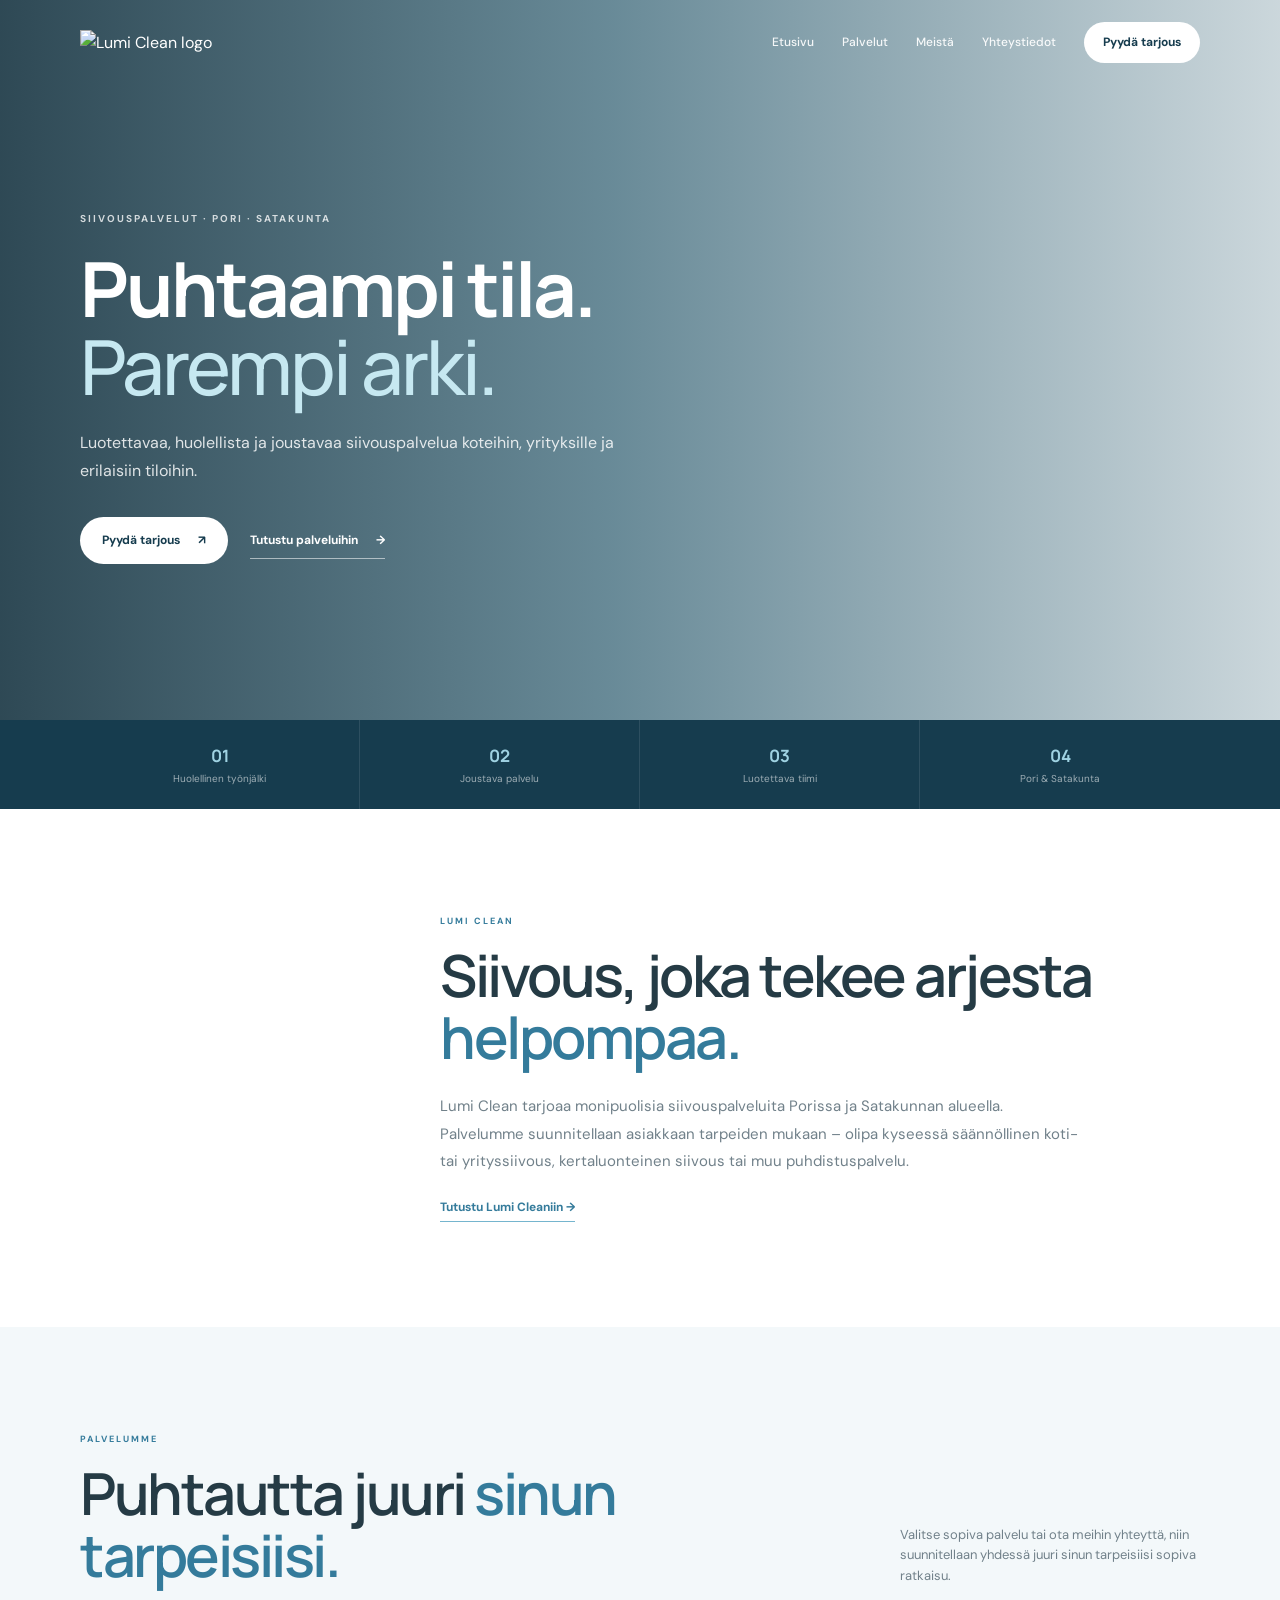
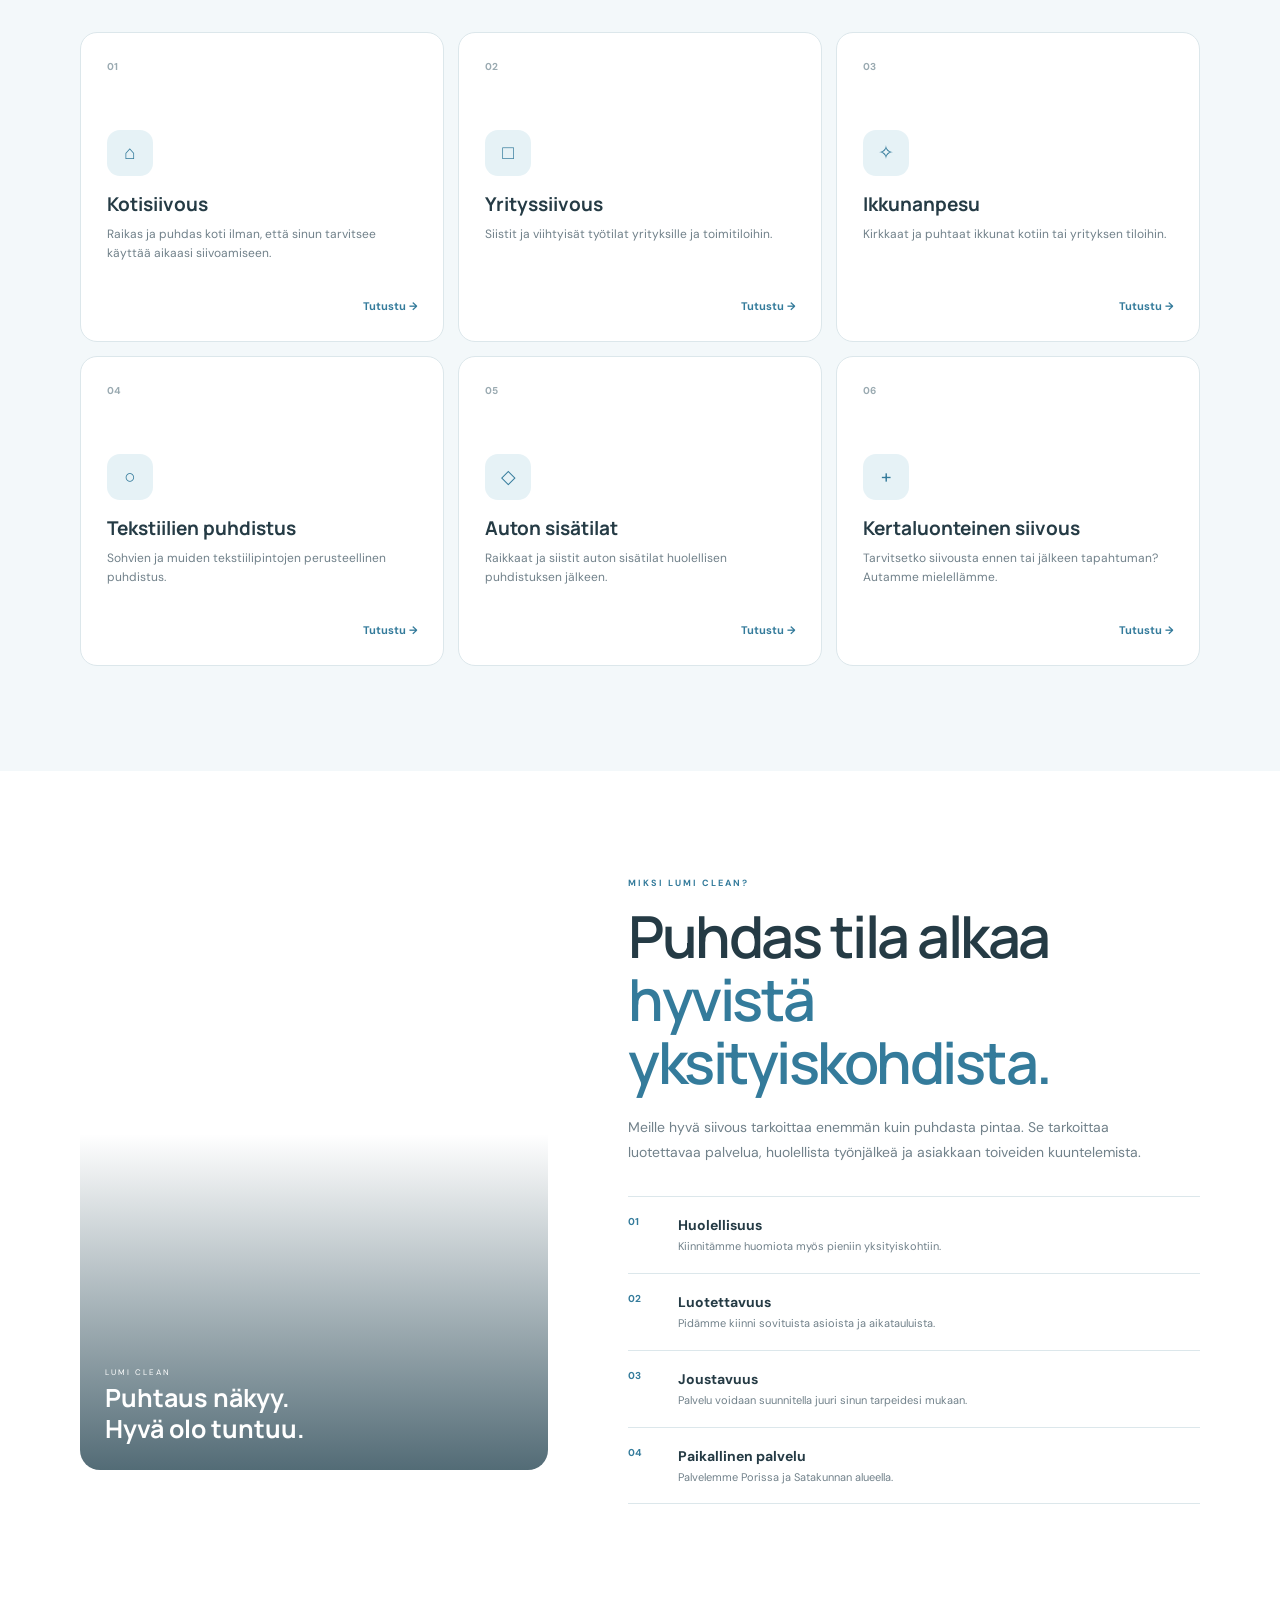
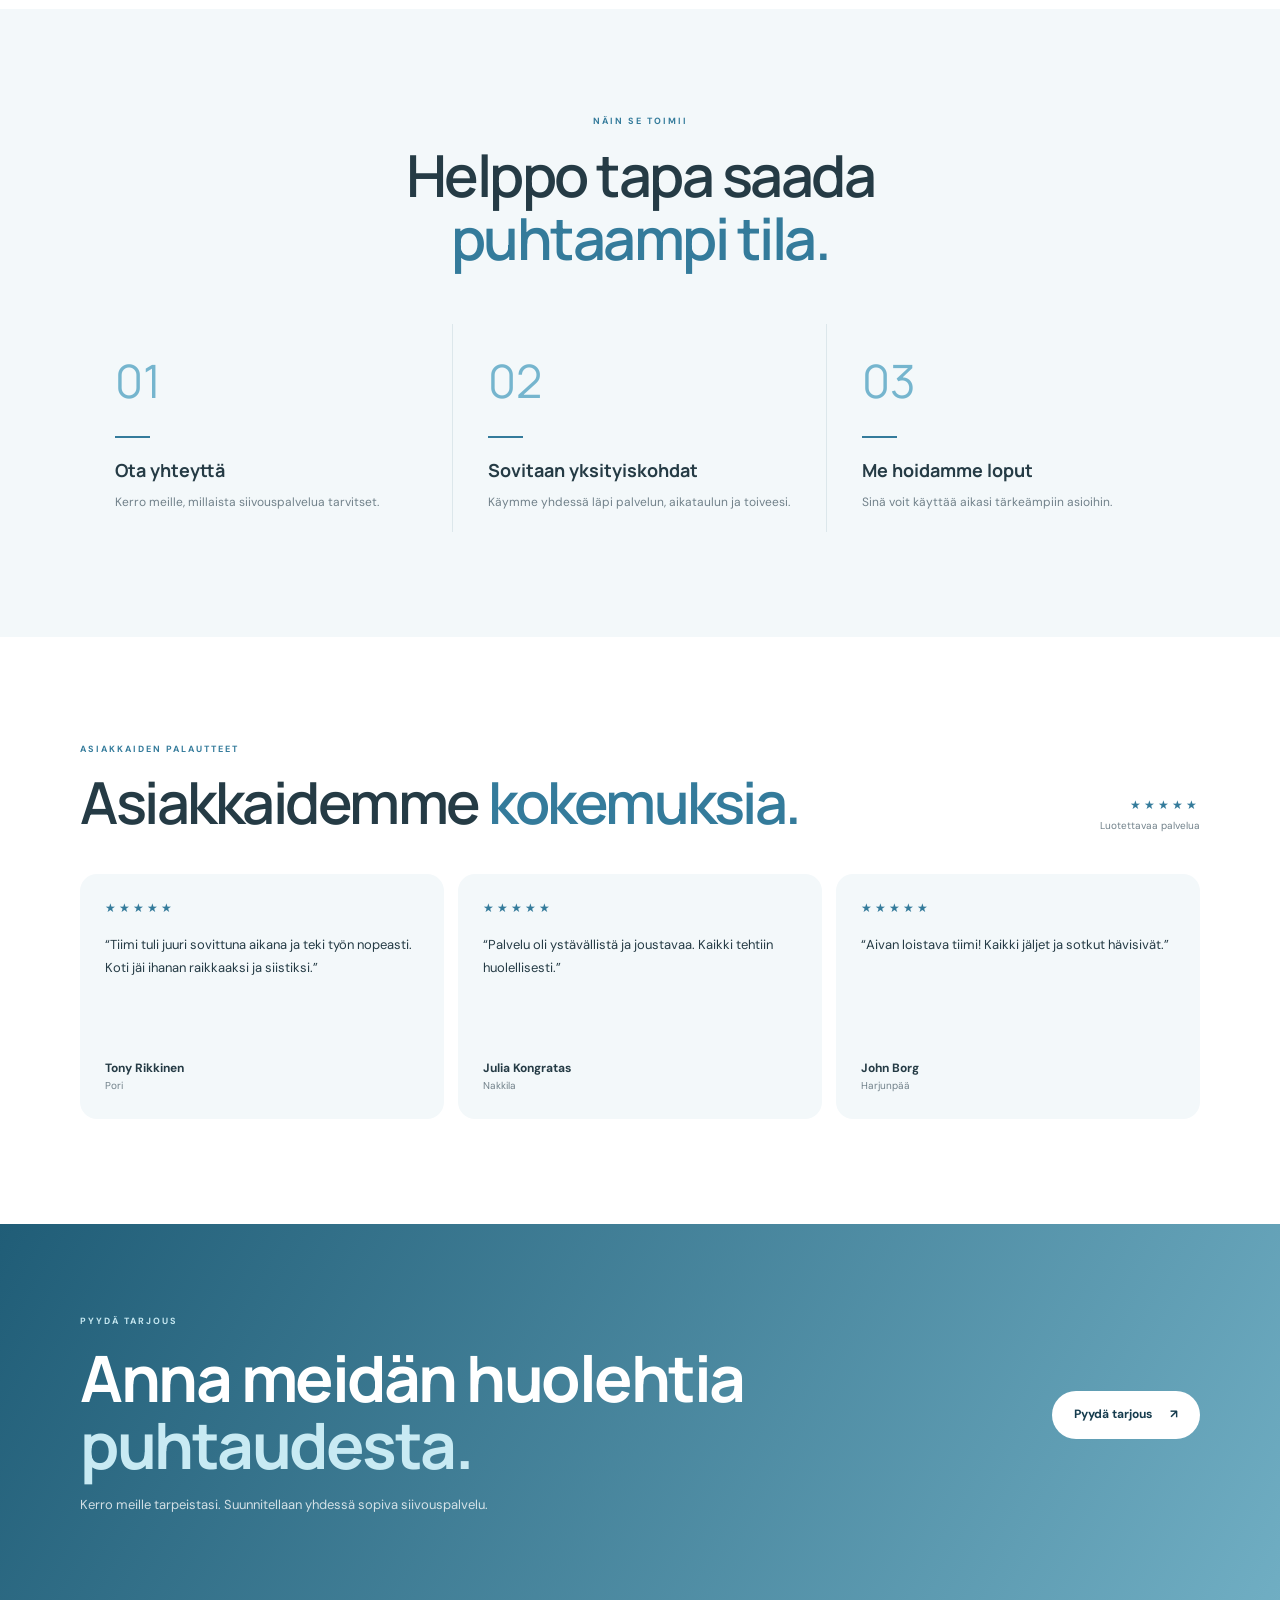
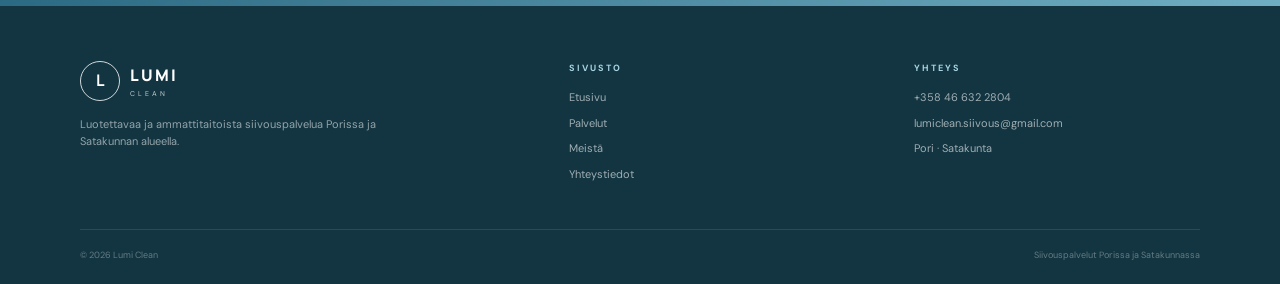
==== index.html @ ff7c44b1 "Update index.html" ====
<!DOCTYPE html>
<html lang="fi">
<head>

    <meta charset="UTF-8">

    <meta name="viewport"
          content="width=device-width, initial-scale=1.0">

    <meta name="description"
          content="Lumi Clean tarjoaa laadukkaita ja luotettavia siivouspalveluita Porissa ja Satakunnan alueella.">

    <title>Lumi Clean | Siivouspalvelut</title>

    <!-- Google Fonts -->
    <link rel="preconnect" href="https://fonts.googleapis.com">
    <link rel="preconnect" href="https://fonts.gstatic.com" crossorigin>

    <link href="https://fonts.googleapis.com/css2?family=DM+Sans:wght@400;500;600;700&family=Manrope:wght@500;600;700;800&display=swap"
          rel="stylesheet">


<style>

/* =========================================
   LUMI CLEAN
   GLOBAL
========================================= */

:root {
    --white: #ffffff;
    --light: #f3f8fa;
    --light-blue: #e6f2f6;

    --blue: #75b5ce;
    --blue-dark: #347b9b;

    --navy: #163c4e;

    --text: #253b45;
    --muted: #71818a;

    --border: #dce7eb;
}


* {
    box-sizing: border-box;
    margin: 0;
    padding: 0;
}


html {
    scroll-behavior: smooth;
}


body {
    font-family: "DM Sans", sans-serif;
    color: var(--text);
    background: var(--white);
    line-height: 1.6;

    overflow-x: hidden;
}


img {
    max-width: 100%;
    display: block;
}


a {
    color: inherit;
    text-decoration: none;
}


button {
    font-family: inherit;
}


/* =========================================
   CONTAINER
========================================= */

.container {
    width: min(1120px, calc(100% - 36px));
    margin: 0 auto;
}


/* =========================================
   HEADER
========================================= */

.header {
    position: absolute;
    top: 0;
    left: 0;

    width: 100%;

    z-index: 100;

    padding: 22px 0;
}


.header-inner {
    display: flex;
    align-items: center;
    justify-content: space-between;
}


/* LOGO */

.logo {
    display: flex;
    align-items: center;
    gap: 10px;

    color: white;
}


.logo-circle {
    width: 40px;
    height: 40px;

    border: 1px solid rgba(255,255,255,.8);

    border-radius: 50%;

    display: flex;
    align-items: center;
    justify-content: center;

    font-family: "Manrope";
    font-weight: 700;

    font-size: 16px;
}


.logo-name {
    font-family: "Manrope";
    font-weight: 800;

    font-size: 16px;

    letter-spacing: 2px;
}


.logo-sub {
    display: block;

    font-size: 7px;

    letter-spacing: 3px;

    margin-top: -1px;

    opacity: .75;
}


/* NAV */

.nav {
    display: flex;
    align-items: center;
    gap: 28px;
}


.nav a {
    color: rgba(255,255,255,.92);

    font-size: 12px;
    font-weight: 500;

    transition: .25s;
}


.nav a:hover {
    opacity: .65;
}


.nav-button {
    background: white;

    color: var(--navy) !important;

    padding: 11px 19px;

    border-radius: 50px;

    font-weight: 700 !important;
}


/* MOBILE MENU */

.menu-button {
    display: none;

    width: 42px;
    height: 42px;

    border: 0;

    background: white;

    border-radius: 50%;

    cursor: pointer;
}


.menu-button span {
    display: block;

    width: 19px;
    height: 2px;

    background: var(--navy);

    margin: 4px auto;
}


/* =========================================
   HERO
========================================= */

.hero {
    position: relative;

    min-height: 720px;

    display: flex;
    align-items: center;

    color: white;

    overflow: hidden;
}


.hero-background {
    position: absolute;
    inset: 0;

    background-image:
        url(https://tse2.mm.bing.net/th/id/OIP.zA0Co1TCiCMdZhKAklX4rwHaFP?r=0&rs=1&pid=ImgDetMain&o=7&rm=3);

    background-size: cover;
    background-position: center;
}


.hero-overlay {
    position: absolute;
    inset: 0;

    background:
        linear-gradient(
            90deg,
            rgba(12,43,57,.86) 0%,
            rgba(20,73,94,.64) 48%,
            rgba(20,73,94,.22) 100%
        );
}


.hero-content {
    position: relative;

    z-index: 2;

    padding-top: 55px;
}


.hero-text {
    max-width: 690px;
}


.hero-label {
    font-size: 10px;

    font-weight: 700;

    letter-spacing: 2px;

    color: rgba(255,255,255,.78);

    margin-bottom: 22px;
}


.hero h1 {
    font-family: "Manrope";

    font-size: clamp(46px, 6vw, 76px);

    line-height: 1.03;

    letter-spacing: -3px;

    font-weight: 700;

    margin-bottom: 24px;
}


.hero h1 span {
    display: block;

    color: #c6e8f1;

    font-weight: 500;
}


.hero-description {
    max-width: 570px;

    color: rgba(255,255,255,.84);

    font-size: 16px;

    line-height: 1.75;

    margin-bottom: 32px;
}


/* HERO BUTTONS */

.hero-buttons {
    display: flex;

    align-items: center;

    gap: 22px;
}


.button {
    display: inline-flex;

    align-items: center;

    justify-content: center;

    gap: 18px;

    padding: 14px 22px;

    border-radius: 50px;

    font-size: 12px;

    font-weight: 700;

    transition: .3s;
}


.button:hover {
    transform: translateY(-3px);
}


.button-white {
    background: white;

    color: var(--navy);
}


.button-outline {
    color: white;

    border-bottom: 1px solid rgba(255,255,255,.55);

    border-radius: 0;

    padding: 8px 0;
}


/* =========================================
   TRUST BAR
========================================= */

.trust {
    background: var(--navy);

    color: white;
}


.trust-grid {
    display: grid;

    grid-template-columns: repeat(4,1fr);
}


.trust-item {
    padding: 22px 20px;

    border-right: 1px solid rgba(255,255,255,.1);

    text-align: center;
}


.trust-item:last-child {
    border-right: 0;
}


.trust-number {
    color: #9fd2e2;

    font-family: "Manrope";

    font-weight: 700;

    font-size: 17px;
}


.trust-item p {
    color: rgba(255,255,255,.58);

    font-size: 10px;

    margin-top: 2px;
}


/* =========================================
   GENERAL SECTION
========================================= */

.section {
    padding: 105px 0;
}


.section-label {
    color: var(--blue-dark);

    font-size: 9px;

    font-weight: 700;

    letter-spacing: 2px;

    margin-bottom: 15px;
}


.section-title {
    font-family: "Manrope";

    font-size: clamp(38px,5vw,58px);

    line-height: 1.08;

    letter-spacing: -2.5px;

    font-weight: 600;
}


.section-title span {
    color: var(--blue-dark);
}


/* =========================================
   INTRO
========================================= */

.intro {
    background: white;
}


.intro-content {
    max-width: 760px;

    margin-left: auto;
}


.intro-text {
    color: var(--muted);

    font-size: 15px;

    line-height: 1.85;

    margin-top: 24px;

    max-width: 650px;
}


.text-link {
    display: inline-flex;

    margin-top: 22px;

    color: var(--blue-dark);

    font-size: 12px;

    font-weight: 700;

    border-bottom: 1px solid var(--blue);

    padding-bottom: 4px;
}


/* =========================================
   SERVICES
========================================= */

.services {
    background: var(--light);
}


.services-header {
    display: flex;

    align-items: flex-end;

    justify-content: space-between;

    gap: 40px;

    margin-bottom: 45px;
}


.services-intro {
    color: var(--muted);

    max-width: 300px;

    font-size: 13px;
}


/* SERVICE GRID */

.services-grid {
    display: grid;

    grid-template-columns: repeat(3,1fr);

    gap: 14px;
}


.service {
    background: white;

    border: 1px solid var(--border);

    border-radius: 17px;

    padding: 26px;

    min-height: 310px;

    position: relative;

    transition: .3s;
}


.service:hover {
    transform: translateY(-5px);

    box-shadow:
        0 20px 50px rgba(30,80,100,.1);

    border-color: transparent;
}


.service-number {
    color: #9aaab1;

    font-size: 10px;

    font-weight: 700;
}


.service-icon {
    width: 46px;
    height: 46px;

    background: var(--light-blue);

    color: var(--blue-dark);

    border-radius: 13px;

    display: flex;

    align-items: center;
    justify-content: center;

    font-size: 19px;

    margin-top: 55px;

    margin-bottom: 17px;
}


.service h3 {
    font-family: "Manrope";

    font-size: 19px;

    line-height: 1.25;

    margin-bottom: 8px;
}


.service p {
    color: var(--muted);

    font-size: 12px;

    line-height: 1.65;
}


.service-link {
    position: absolute;

    bottom: 25px;
    right: 25px;

    color: var(--blue-dark);

    font-size: 11px;

    font-weight: 700;
}


/* =========================================
   WHY
========================================= */

.why {
    background: white;
}


.why-grid {
    display: grid;

    grid-template-columns: .9fr 1.1fr;

    gap: 80px;

    align-items: center;
}


.why-image {
    min-height: 560px;

    border-radius: 20px;

    background-image:
        linear-gradient(
            180deg,
            transparent 40%,
            rgba(10,45,60,.7)
        ),
        url("https://images.unsplash.com/photo-1527515637462-cff94eecc1ac?auto=format&fit=crop&w=1200&q=85");

    background-size: cover;

    background-position: center;

    position: relative;
}


.why-image-text {
    position: absolute;

    bottom: 25px;
    left: 25px;

    color: white;
}


.why-image-text small {
    display: block;

    font-size: 8px;

    letter-spacing: 2px;

    margin-bottom: 5px;
}


.why-image-text strong {
    font-family: "Manrope";

    font-size: 25px;

    line-height: 1.1;
}


.why-description {
    color: var(--muted);

    font-size: 14px;

    line-height: 1.8;

    margin: 22px 0 30px;

    max-width: 550px;
}


.advantages {
    border-top: 1px solid var(--border);
}


.advantage {
    display: grid;

    grid-template-columns: 35px 1fr;

    gap: 15px;

    padding: 17px 0;

    border-bottom: 1px solid var(--border);
}


.advantage-number {
    color: var(--blue-dark);

    font-size: 10px;

    font-weight: 700;
}


.advantage h3 {
    font-size: 14px;

    margin-bottom: 2px;
}


.advantage p {
    color: var(--muted);

    font-size: 11px;
}


/* =========================================
   PROCESS
========================================= */

.process {
    background: var(--light);
}


.process-heading {
    text-align: center;

    max-width: 650px;

    margin: 0 auto 55px;
}


.steps {
    display: grid;

    grid-template-columns: repeat(3,1fr);
}


.step {
    padding: 20px 35px;

    border-right: 1px solid var(--border);
}


.step:last-child {
    border-right: 0;
}


.step-number {
    font-family: "Manrope";

    font-size: 46px;

    color: var(--blue);
}


.step-line {
    width: 35px;

    height: 2px;

    background: var(--blue-dark);

    margin: 18px 0;
}


.step h3 {
    font-family: "Manrope";

    font-size: 18px;

    margin-bottom: 7px;
}


.step p {
    color: var(--muted);

    font-size: 12px;

    line-height: 1.7;
}


/* =========================================
   REVIEWS
========================================= */

.reviews {
    background: white;
}


.reviews-header {
    display: flex;

    justify-content: space-between;

    align-items: flex-end;

    margin-bottom: 40px;
}


.rating {
    text-align: right;
}


.stars {
    color: var(--blue-dark);

    letter-spacing: 3px;

    font-size: 12px;
}


.rating p {
    color: var(--muted);

    font-size: 10px;

    margin-top: 3px;
}


.review-grid {
    display: grid;

    grid-template-columns: repeat(3,1fr);

    gap: 14px;
}


.review {
    background: var(--light);

    border-radius: 17px;

    padding: 25px;
}


.review-text {
    font-size: 13px;

    line-height: 1.75;

    min-height: 105px;

    margin-top: 16px;
}


.review-name {
    font-size: 12px;

    font-weight: 700;

    margin-top: 20px;
}


.review-location {
    color: var(--muted);

    font-size: 10px;
}


/* =========================================
   CTA
========================================= */

.cta {
    background:
        linear-gradient(
            120deg,
            #205d77,
            #70aec3
        );

    color: white;

    padding: 90px 0;
}


.cta-inner {
    display: flex;

    align-items: center;

    justify-content: space-between;

    gap: 50px;
}


.cta-title {
    font-family: "Manrope";

    font-size: clamp(40px,5vw,64px);

    line-height: 1.05;

    letter-spacing: -2.5px;

    max-width: 700px;
}


.cta-title span {
    color: #c8eaf3;
}


.cta-text {
    color: rgba(255,255,255,.78);

    font-size: 13px;

    max-width: 480px;

    margin-top: 17px;
}


/* =========================================
   FOOTER
========================================= */

.footer {
    background: #123541;

    color: white;

    padding: 55px 0 22px;
}


.footer-grid {
    display: grid;

    grid-template-columns: 1.5fr 1fr 1fr;

    gap: 60px;

    padding-bottom: 45px;
}


.footer-description {
    color: rgba(255,255,255,.55);

    font-size: 11px;

    max-width: 300px;

    margin-top: 15px;
}


.footer-title {
    color: #a8d5e3;

    font-size: 9px;

    font-weight: 700;

    letter-spacing: 2px;

    margin-bottom: 14px;
}


.footer-links {
    display: flex;

    flex-direction: column;

    gap: 8px;
}


.footer-links a,
.footer-links span {
    color: rgba(255,255,255,.6);

    font-size: 11px;
}


.footer-bottom {
    border-top: 1px solid rgba(255,255,255,.1);

    padding-top: 18px;

    color: rgba(255,255,255,.35);

    font-size: 9px;

    display: flex;

    justify-content: space-between;

    gap: 20px;
}


/* =========================================
   MOBILE
========================================= */

@media (max-width: 850px) {

    .nav {
        display: none;
    }


    .menu-button {
        display: block;
    }


    .hero {
        min-height: 680px;
    }


    .trust-grid {
        grid-template-columns: repeat(2,1fr);
    }


    .trust-item:nth-child(2) {
        border-right: 0;
    }


    .services-grid {
        grid-template-columns: repeat(2,1fr);
    }


    .why-grid {
        grid-template-columns: 1fr;

        gap: 45px;
    }


    .why-image {
        min-height: 450px;
    }


    .steps {
        grid-template-columns: 1fr;
    }


    .step {
        border-right: 0;

        border-bottom: 1px solid var(--border);

        padding: 25px 0;
    }


    .step:last-child {
        border-bottom: 0;
    }


    .review-grid {
        grid-template-columns: 1fr;
    }


    .review-text {
        min-height: auto;
    }


    .cta-inner {
        display: block;
    }


    .cta .button {
        margin-top: 28px;
    }


    .footer-grid {
        grid-template-columns: 1fr 1fr;
    }
}


/* =========================================
   SMALL PHONES
========================================= */

@media (max-width: 560px) {

    .container {
        width: calc(100% - 30px);
    }


    .header {
        padding: 17px 0;
    }


    .logo-circle {
        width: 36px;
        height: 36px;
    }


    .logo-name {
        font-size: 15px;
    }


    .hero {
        min-height: 650px;

        align-items: center;
    }


    .hero-content {
        padding-top: 50px;
    }


    .hero-label {
        font-size: 8px;

        letter-spacing: 1.4px;

        margin-bottom: 16px;
    }


    .hero h1 {
        font-size: 46px;

        letter-spacing: -2.2px;

        line-height: 1.02;

        margin-bottom: 20px;
    }


    .hero-description {
        font-size: 14px;

        line-height: 1.65;

        max-width: 330px;

        margin-bottom: 27px;
    }


    .hero-buttons {
        flex-direction: column;

        align-items: flex-start;

        gap: 13px;
    }


    .button {
        font-size: 11px;

        padding: 13px 20px;
    }


    .section {
        padding: 75px 0;
    }


    .section-title {
        font-size: 39px;

        letter-spacing: -1.8px;
    }


    .intro-content {
        margin: 0;
    }


    .intro-text {
        font-size: 13px;
    }


    .services-header {
        display: block;

        margin-bottom: 32px;
    }


    .services-intro {
        margin-top: 17px;

        font-size: 12px;
    }


    .services-grid {
        grid-template-columns: 1fr;

        gap: 12px;
    }


    .service {
        min-height: 300px;

        padding: 23px;
    }


    .service-icon {
        margin-top: 45px;
    }


    .why-image {
        min-height: 400px;
    }


    .why-image-text strong {
        font-size: 22px;
    }


    .reviews-header {
        display: block;
    }


    .rating {
        text-align: left;

        margin-top: 18px;
    }


    .cta {
        padding: 70px 0;
    }


    .cta-title {
        font-size: 42px;

        letter-spacing: -2px;
    }


    .footer-grid {
        grid-template-columns: 1fr;

        gap: 35px;
    }


    .footer-bottom {
        flex-direction: column;

        gap: 7px;
    }

}

</style>

</head>


<body>


<!-- =========================================
     HEADER
========================================= -->

<header class="header">

    <div class="container header-inner">


        <a href="index.html" class="logo">

            <div class="lumi-logo-icon">
                <img src="C:\Users\anast\Downloads\Githubfiles lumi clean\IMG_5142.PNG" alt="Lumi Clean logo">
            </div>

        </a>


        <nav class="nav">

            <a href="index.html">
                Etusivu
            </a>

            <a href="palvelut.html">
                Palvelut
            </a>

            <a href="meista.html">
                Meistä
            </a>

            <a href="yhteystiedot.html">
                Yhteystiedot
            </a>

            <a href="yhteystiedot.html"
               class="nav-button">
                Pyydä tarjous
            </a>

        </nav>


        <button class="menu-button"
                id="menuButton">

            <span></span>
            <span></span>
            <span></span>

        </button>


    </div>

</header>



<!-- =========================================
     HERO
========================================= -->

<section class="hero">


    <div class="hero-background"></div>


    <div class="hero-overlay"></div>


    <div class="container hero-content">


        <div class="hero-text">


            <div class="hero-label">
                SIIVOUSPALVELUT · PORI · SATAKUNTA
            </div>


            <h1>

                Puhtaampi tila.

                <span>
                    Parempi arki.
                </span>

            </h1>


            <p class="hero-description">

                Luotettavaa, huolellista ja joustavaa
                siivouspalvelua koteihin, yrityksille
                ja erilaisiin tiloihin.

            </p>


            <div class="hero-buttons">


                <a href="yhteystiedot.html"
                   class="button button-white">

                    Pyydä tarjous

                    <span>↗</span>

                </a>


                <a href="palvelut.html"
                   class="button button-outline">

                    Tutustu palveluihin

                    <span>→</span>

                </a>


            </div>


        </div>


    </div>

</section>



<!-- =========================================
     TRUST
========================================= -->

<section class="trust">

    <div class="container trust-grid">


        <div class="trust-item">

            <div class="trust-number">
                01
            </div>

            <p>
                Huolellinen työnjälki
            </p>

        </div>


        <div class="trust-item">

            <div class="trust-number">
                02
            </div>

            <p>
                Joustava palvelu
            </p>

        </div>


        <div class="trust-item">

            <div class="trust-number">
                03
            </div>

            <p>
                Luotettava tiimi
            </p>

        </div>


        <div class="trust-item">

            <div class="trust-number">
                04
            </div>

            <p>
                Pori & Satakunta
            </p>

        </div>


    </div>

</section>



<!-- =========================================
     INTRO
========================================= -->

<section class="section intro">

    <div class="container">


        <div class="intro-content">


            <div class="section-label">
                LUMI CLEAN
            </div>


            <h2 class="section-title">

                Siivous, joka tekee
                arjesta
                <span>helpompaa.</span>

            </h2>


            <p class="intro-text">

                Lumi Clean tarjoaa monipuolisia
                siivouspalveluita Porissa ja Satakunnan
                alueella. Palvelumme suunnitellaan
                asiakkaan tarpeiden mukaan – olipa kyseessä
                säännöllinen koti- tai yrityssiivous,
                kertaluonteinen siivous tai muu
                puhdistuspalvelu.

            </p>


            <a href="meista.html"
               class="text-link">

                Tutustu Lumi Cleaniin
                →
                
            </a>


        </div>


    </div>

</section>



<!-- =========================================
     SERVICES
========================================= -->

<section class="section services"
         id="palvelut">


    <div class="container">


        <div class="services-header">


            <div>

                <div class="section-label">
                    PALVELUMME
                </div>

                <h2 class="section-title">

                    Puhtautta juuri
                    <span>sinun tarpeisiisi.</span>

                </h2>

            </div>


            <p class="services-intro">

                Valitse sopiva palvelu tai ota meihin
                yhteyttä, niin suunnitellaan yhdessä
                juuri sinun tarpeisiisi sopiva ratkaisu.

            </p>


        </div>



        <div class="services-grid">


            <article class="service">

                <div class="service-number">
                    01
                </div>


                <div class="service-icon">
                    ⌂
                </div>


                <h3>
                    Kotisiivous
                </h3>


                <p>
                    Raikas ja puhdas koti ilman,
                    että sinun tarvitsee käyttää
                    aikaasi siivoamiseen.
                </p>


                <a href="palvelut.html"
                   class="service-link">

                    Tutustu →

                </a>

            </article>



            <article class="service">

                <div class="service-number">
                    02
                </div>


                <div class="service-icon">
                    □
                </div>


                <h3>
                    Yrityssiivous
                </h3>


                <p>
                    Siistit ja viihtyisät työtilat
                    yrityksille ja toimitiloihin.
                </p>


                <a href="palvelut.html"
                   class="service-link">

                    Tutustu →

                </a>

            </article>



            <article class="service">

                <div class="service-number">
                    03
                </div>


                <div class="service-icon">
                    ✧
                </div>


                <h3>
                    Ikkunanpesu
                </h3>


                <p>
                    Kirkkaat ja puhtaat ikkunat
                    kotiin tai yrityksen tiloihin.
                </p>


                <a href="palvelut.html"
                   class="service-link">

                    Tutustu →

                </a>

            </article>



            <article class="service">

                <div class="service-number">
                    04
                </div>


                <div class="service-icon">
                    ○
                </div>


                <h3>
                    Tekstiilien puhdistus
                </h3>


                <p>
                    Sohvien ja muiden tekstiilipintojen
                    perusteellinen puhdistus.
                </p>


                <a href="palvelut.html"
                   class="service-link">

                    Tutustu →

                </a>

            </article>



            <article class="service">

                <div class="service-number">
                    05
                </div>


                <div class="service-icon">
                    ◇
                </div>


                <h3>
                    Auton sisätilat
                </h3>


                <p>
                    Raikkaat ja siistit auton
                    sisätilat huolellisen puhdistuksen jälkeen.
                </p>


                <a href="palvelut.html"
                   class="service-link">

                    Tutustu →

                </a>

            </article>



            <article class="service">

                <div class="service-number">
                    06
                </div>


                <div class="service-icon">
                    +
                </div>


                <h3>
                    Kertaluonteinen siivous
                </h3>


                <p>
                    Tarvitsetko siivousta ennen tai jälkeen
                    tapahtuman? Autamme mielellämme.
                </p>


                <a href="palvelut.html"
                   class="service-link">

                    Tutustu →

                </a>

            </article>


        </div>

    </div>

</section>



<!-- =========================================
     WHY LUMI CLEAN
========================================= -->

<section class="section why">


    <div class="container why-grid">


        <div class="why-image">

            <div class="why-image-text">

                <small>
                    LUMI CLEAN
                </small>

                <strong>
                    Puhtaus näkyy.<br>
                    Hyvä olo tuntuu.
                </strong>

            </div>

        </div>



        <div>


            <div class="section-label">
                MIKSI LUMI CLEAN?
            </div>


            <h2 class="section-title">

                Puhdas tila alkaa
                <span>hyvistä yksityiskohdista.</span>

            </h2>


            <p class="why-description">

                Meille hyvä siivous tarkoittaa enemmän
                kuin puhdasta pintaa. Se tarkoittaa
                luotettavaa palvelua, huolellista työnjälkeä
                ja asiakkaan toiveiden kuuntelemista.

            </p>



            <div class="advantages">


                <div class="advantage">

                    <div class="advantage-number">
                        01
                    </div>

                    <div>

                        <h3>
                            Huolellisuus
                        </h3>

                        <p>
                            Kiinnitämme huomiota myös
                            pieniin yksityiskohtiin.
                        </p>

                    </div>

                </div>



                <div class="advantage">

                    <div class="advantage-number">
                        02
                    </div>

                    <div>

                        <h3>
                            Luotettavuus
                        </h3>

                        <p>
                            Pidämme kiinni sovituista
                            asioista ja aikatauluista.
                        </p>

                    </div>

                </div>



                <div class="advantage">

                    <div class="advantage-number">
                        03
                    </div>

                    <div>

                        <h3>
                            Joustavuus
                        </h3>

                        <p>
                            Palvelu voidaan suunnitella
                            juuri sinun tarpeidesi mukaan.
                        </p>

                    </div>

                </div>



                <div class="advantage">

                    <div class="advantage-number">
                        04
                    </div>

                    <div>

                        <h3>
                            Paikallinen palvelu
                        </h3>

                        <p>
                            Palvelemme Porissa ja
                            Satakunnan alueella.
                        </p>

                    </div>

                </div>


            </div>


        </div>


    </div>

</section>



<!-- =========================================
     PROCESS
========================================= -->

<section class="section process">


    <div class="container">


        <div class="process-heading">

            <div class="section-label">
                NÄIN SE TOIMII
            </div>

            <h2 class="section-title">

                Helppo tapa saada
                <span>puhtaampi tila.</span>

            </h2>

        </div>



        <div class="steps">


            <div class="step">

                <div class="step-number">
                    01
                </div>

                <div class="step-line"></div>

                <h3>
                    Ota yhteyttä
                </h3>

                <p>
                    Kerro meille, millaista
                    siivouspalvelua tarvitset.
                </p>

            </div>



            <div class="step">

                <div class="step-number">
                    02
                </div>

                <div class="step-line"></div>

                <h3>
                    Sovitaan yksityiskohdat
                </h3>

                <p>
                    Käymme yhdessä läpi palvelun,
                    aikataulun ja toiveesi.
                </p>

            </div>



            <div class="step">

                <div class="step-number">
                    03
                </div>

                <div class="step-line"></div>

                <h3>
                    Me hoidamme loput
                </h3>

                <p>
                    Sinä voit käyttää aikasi
                    tärkeämpiin asioihin.
                </p>

            </div>


        </div>

    </div>

</section>



<!-- =========================================
     REVIEWS
========================================= -->

<section class="section reviews">


    <div class="container">


        <div class="reviews-header">


            <div>

                <div class="section-label">
                    ASIAKKAIDEN PALAUTTEET
                </div>

                <h2 class="section-title">

                    Asiakkaidemme
                    <span>kokemuksia.</span>

                </h2>

            </div>


            <div class="rating">

                <div class="stars">
                    ★★★★★
                </div>

                <p>
                    Luotettavaa palvelua
                </p>

            </div>


        </div>



        <div class="review-grid">


            <article class="review">

                <div class="stars">
                    ★★★★★
                </div>

                <p class="review-text">

                    “Tiimi tuli juuri sovittuna aikana
                    ja teki työn nopeasti. Koti jäi
                    ihanan raikkaaksi ja siistiksi.”

                </p>

                <div class="review-name">
                    Tony Rikkinen
                </div>

                <div class="review-location">
                    Pori
                </div>

            </article>



            <article class="review">

                <div class="stars">
                    ★★★★★
                </div>

                <p class="review-text">

                    “Palvelu oli ystävällistä ja joustavaa.
                    Kaikki tehtiin huolellisesti.”

                </p>

                <div class="review-name">
                    Julia Kongratas
                </div>

                <div class="review-location">
                    Nakkila
                </div>

            </article>



            <article class="review">

                <div class="stars">
                    ★★★★★
                </div>

                <p class="review-text">

                    “Aivan loistava tiimi! Kaikki jäljet
                    ja sotkut hävisivät.”

                </p>

                <div class="review-name">
                    John Borg
                </div>

                <div class="review-location">
                    Harjunpää
                </div>

            </article>


        </div>

    </div>

</section>



<!-- =========================================
     CTA
========================================= -->

<section class="cta">


    <div class="container cta-inner">


        <div>

            <div class="section-label"
                 style="color:#c6e8f1;">

                PYYDÄ TARJOUS

            </div>


            <h2 class="cta-title">

                Anna meidän huolehtia
                <span>puhtaudesta.</span>

            </h2>


            <p class="cta-text">

                Kerro meille tarpeistasi.
                Suunnitellaan yhdessä sopiva
                siivouspalvelu.

            </p>

        </div>


        <a href="yhteystiedot.html"
           class="button button-white">

            Pyydä tarjous

            <span>↗</span>

        </a>


    </div>

</section>



<!-- =========================================
     FOOTER
========================================= -->

<footer class="footer">


    <div class="container footer-grid">


        <div>

            <a href="index.html"
               class="logo">

                <div class="logo-circle">
                    L
                </div>

                <div>

                    <div class="logo-name">
                        LUMI
                    </div>

                    <span class="logo-sub">
                        CLEAN
                    </span>

                </div>

            </a>


            <p class="footer-description">

                Luotettavaa ja ammattitaitoista
                siivouspalvelua Porissa ja
                Satakunnan alueella.

            </p>

        </div>



        <div>

            <div class="footer-title">
                SIVUSTO
            </div>

            <div class="footer-links">

                <a href="index.html">
                    Etusivu
                </a>

                <a href="palvelut.html">
                    Palvelut
                </a>

                <a href="meista.html">
                    Meistä
                </a>

                <a href="yhteystiedot.html">
                    Yhteystiedot
                </a>

            </div>

        </div>



        <div>

            <div class="footer-title">
                YHTEYS
            </div>

            <div class="footer-links">

                <a href="tel:+358466322804">
                    +358 46 632 2804
                </a>

                <a href="mailto:lumiclean.siivous@gmail.com">
                    lumiclean.siivous@gmail.com
                </a>

                <span>
                    Pori · Satakunta
                </span>

            </div>

        </div>


    </div>



    <div class="container footer-bottom">

        <span>
            © 2026 Lumi Clean
        </span>

        <span>
            Siivouspalvelut Porissa ja Satakunnassa
        </span>

    </div>


</footer>



<script>

/* =========================================
   MOBILE MENU
========================================= */

const menuButton =
    document.getElementById("menuButton");

const nav =
    document.querySelector(".nav");


menuButton.addEventListener("click", function () {

    if (nav.style.display === "flex") {

        nav.style.display = "none";

    } else {

        nav.style.display = "flex";

        nav.style.position = "absolute";

        nav.style.top = "70px";

        nav.style.left = "15px";

        nav.style.right = "15px";

        nav.style.background = "white";

        nav.style.padding = "20px";

        nav.style.borderRadius = "16px";

        nav.style.flexDirection = "column";

        nav.style.alignItems = "stretch";

        nav.style.gap = "15px";

        nav.style.boxShadow =
            "0 20px 50px rgba(20,60,75,.15)";

    }

});


/* CLOSE MENU AFTER CLICK */

document.querySelectorAll(".nav a").forEach(link => {

    link.addEventListener("click", function () {

        if (window.innerWidth <= 850) {

            nav.style.display = "none";

        }

    });

});

</script>


</body>
</html>
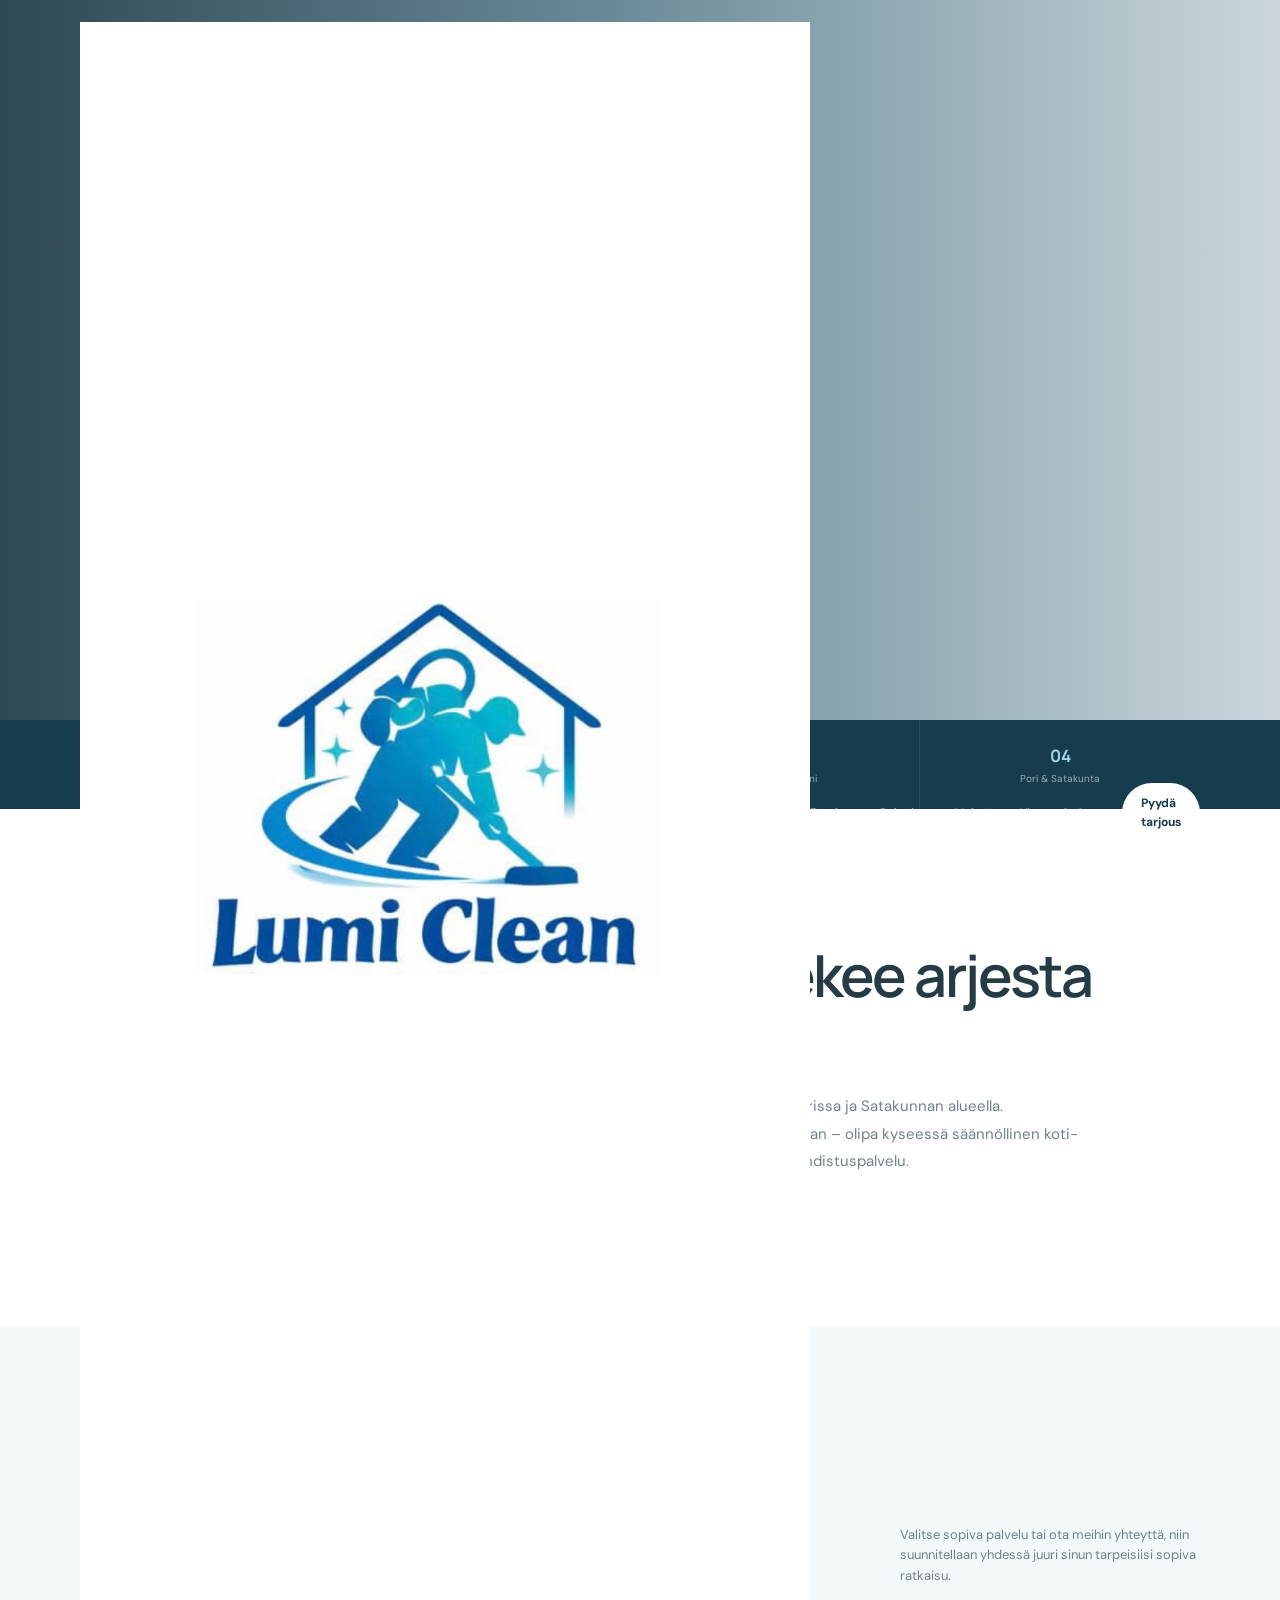
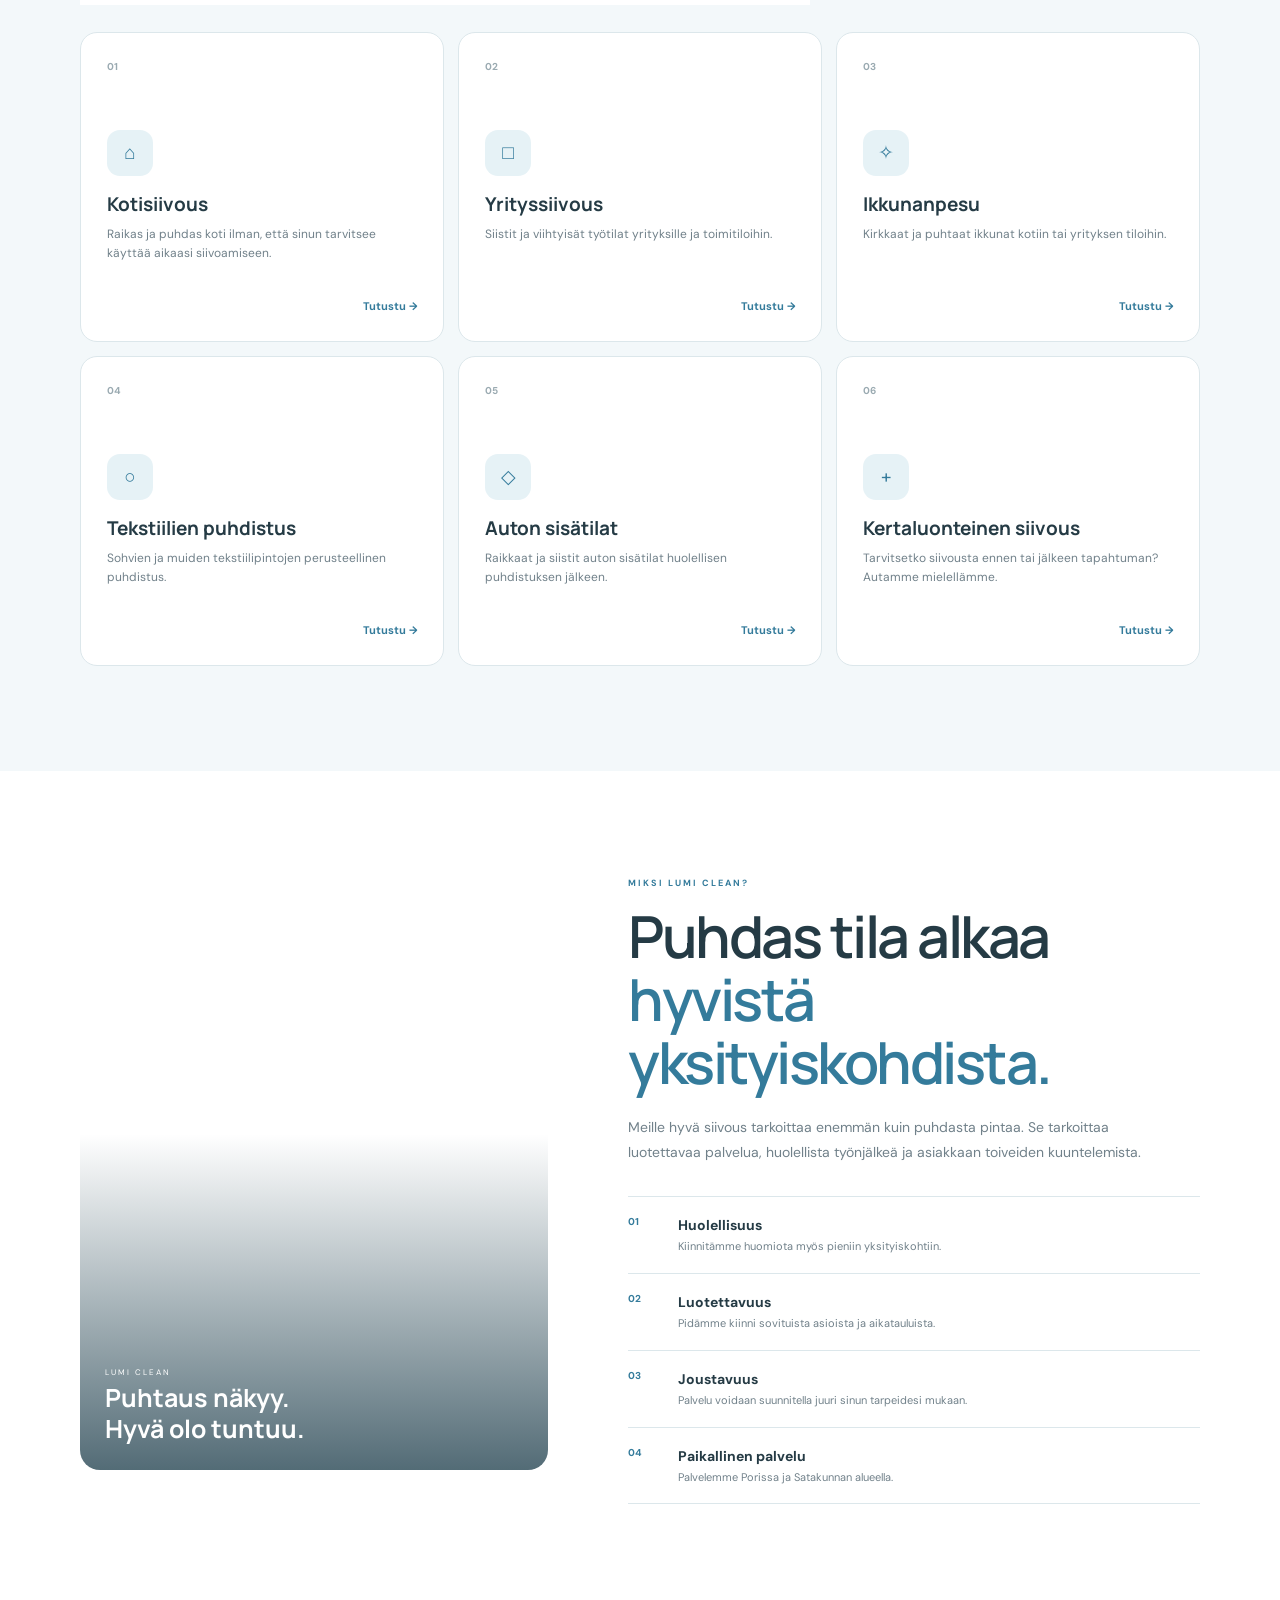
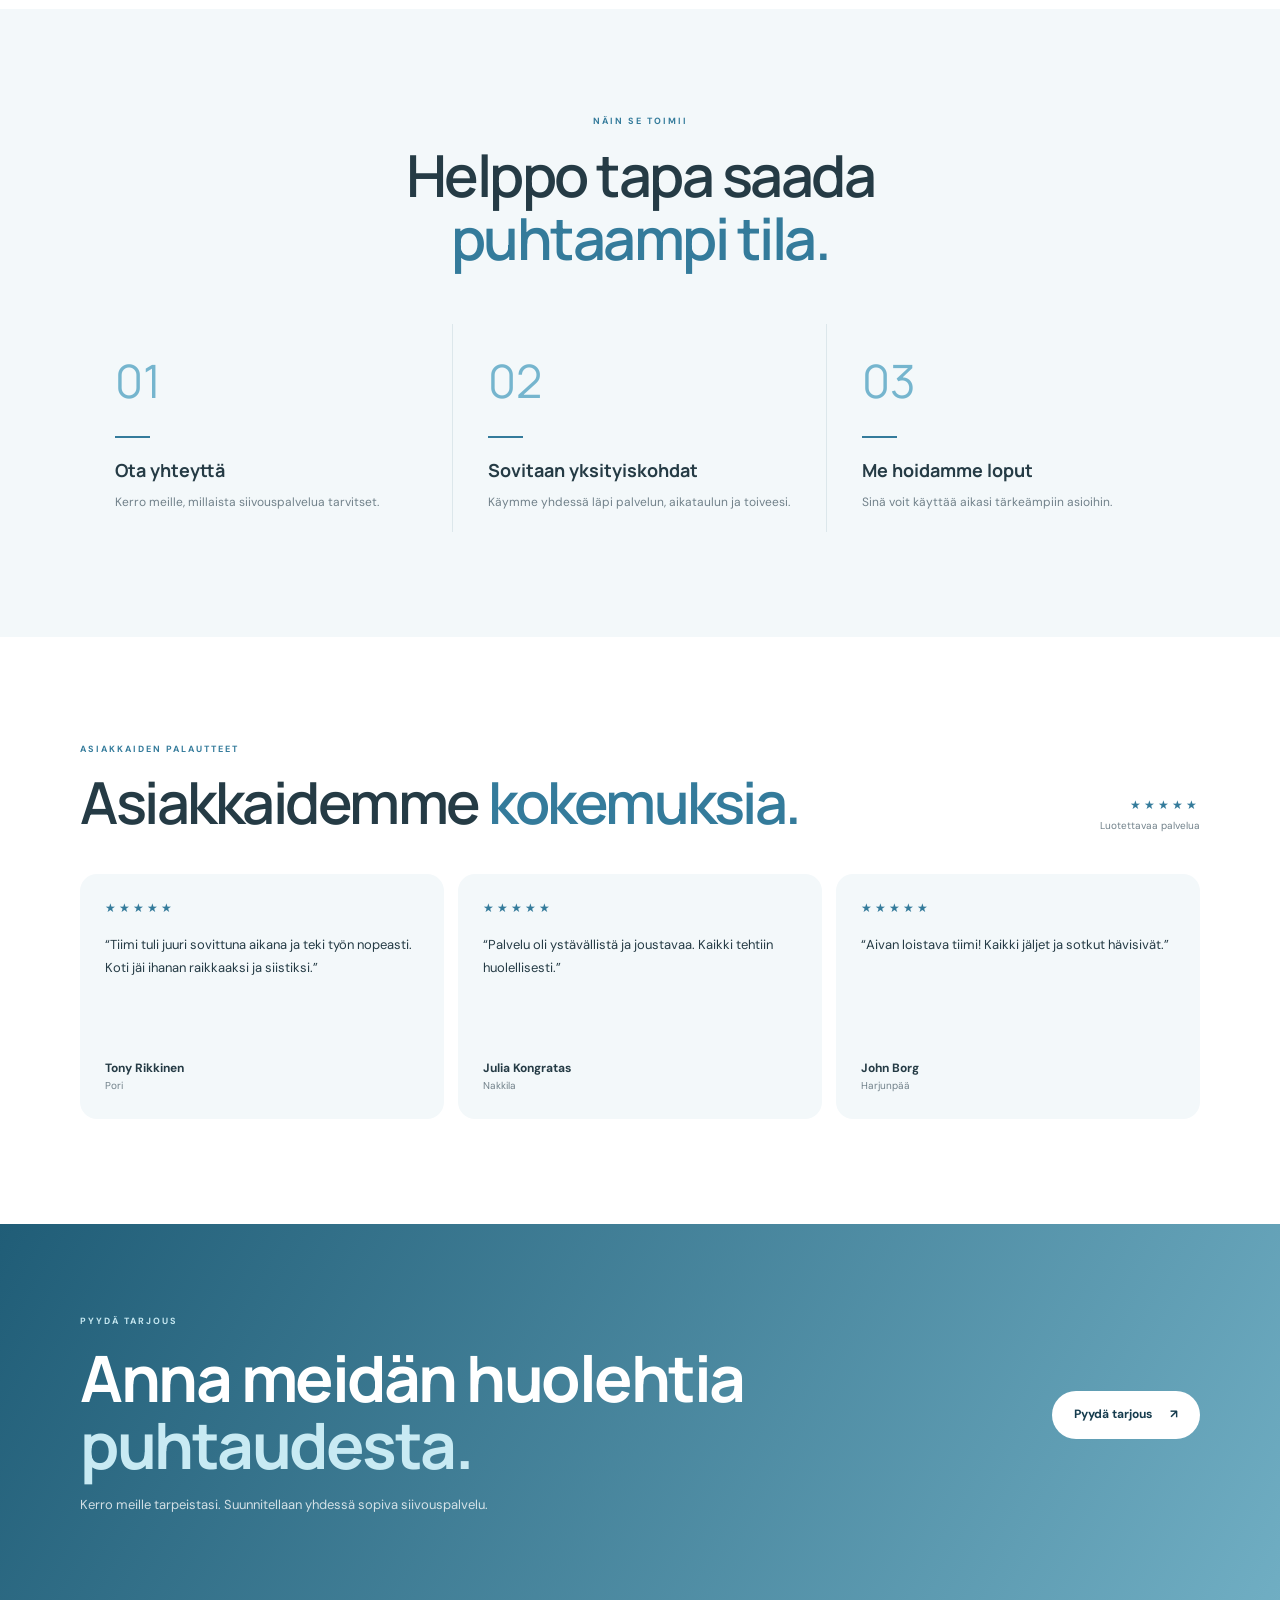
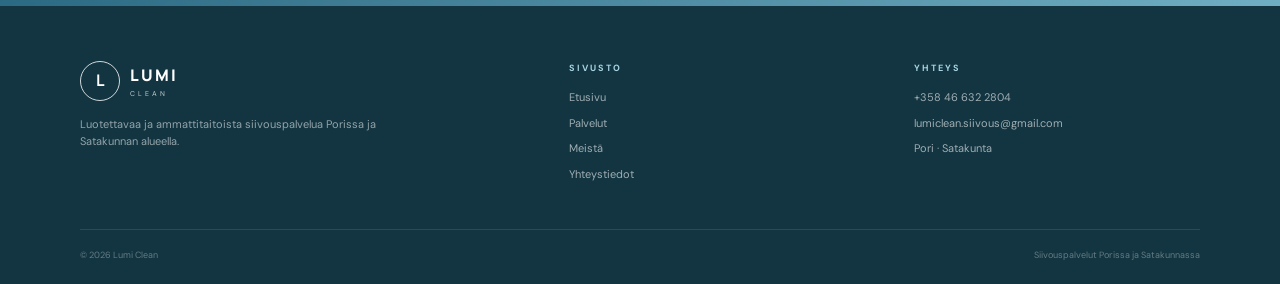
==== commit 884f07a4: "Update index.html" ====
--- a/index.html
+++ b/index.html
@@ -1404,7 +1404,7 @@
         <a href="index.html" class="logo">
 
             <div class="lumi-logo-icon">
-                <img src="C:\Users\anast\Downloads\Githubfiles lumi clean\IMG_5142.PNG" alt="Lumi Clean logo">
+                <img src="lumi clean logo.PNG" alt="Lumi logo">
             </div>
 
         </a>
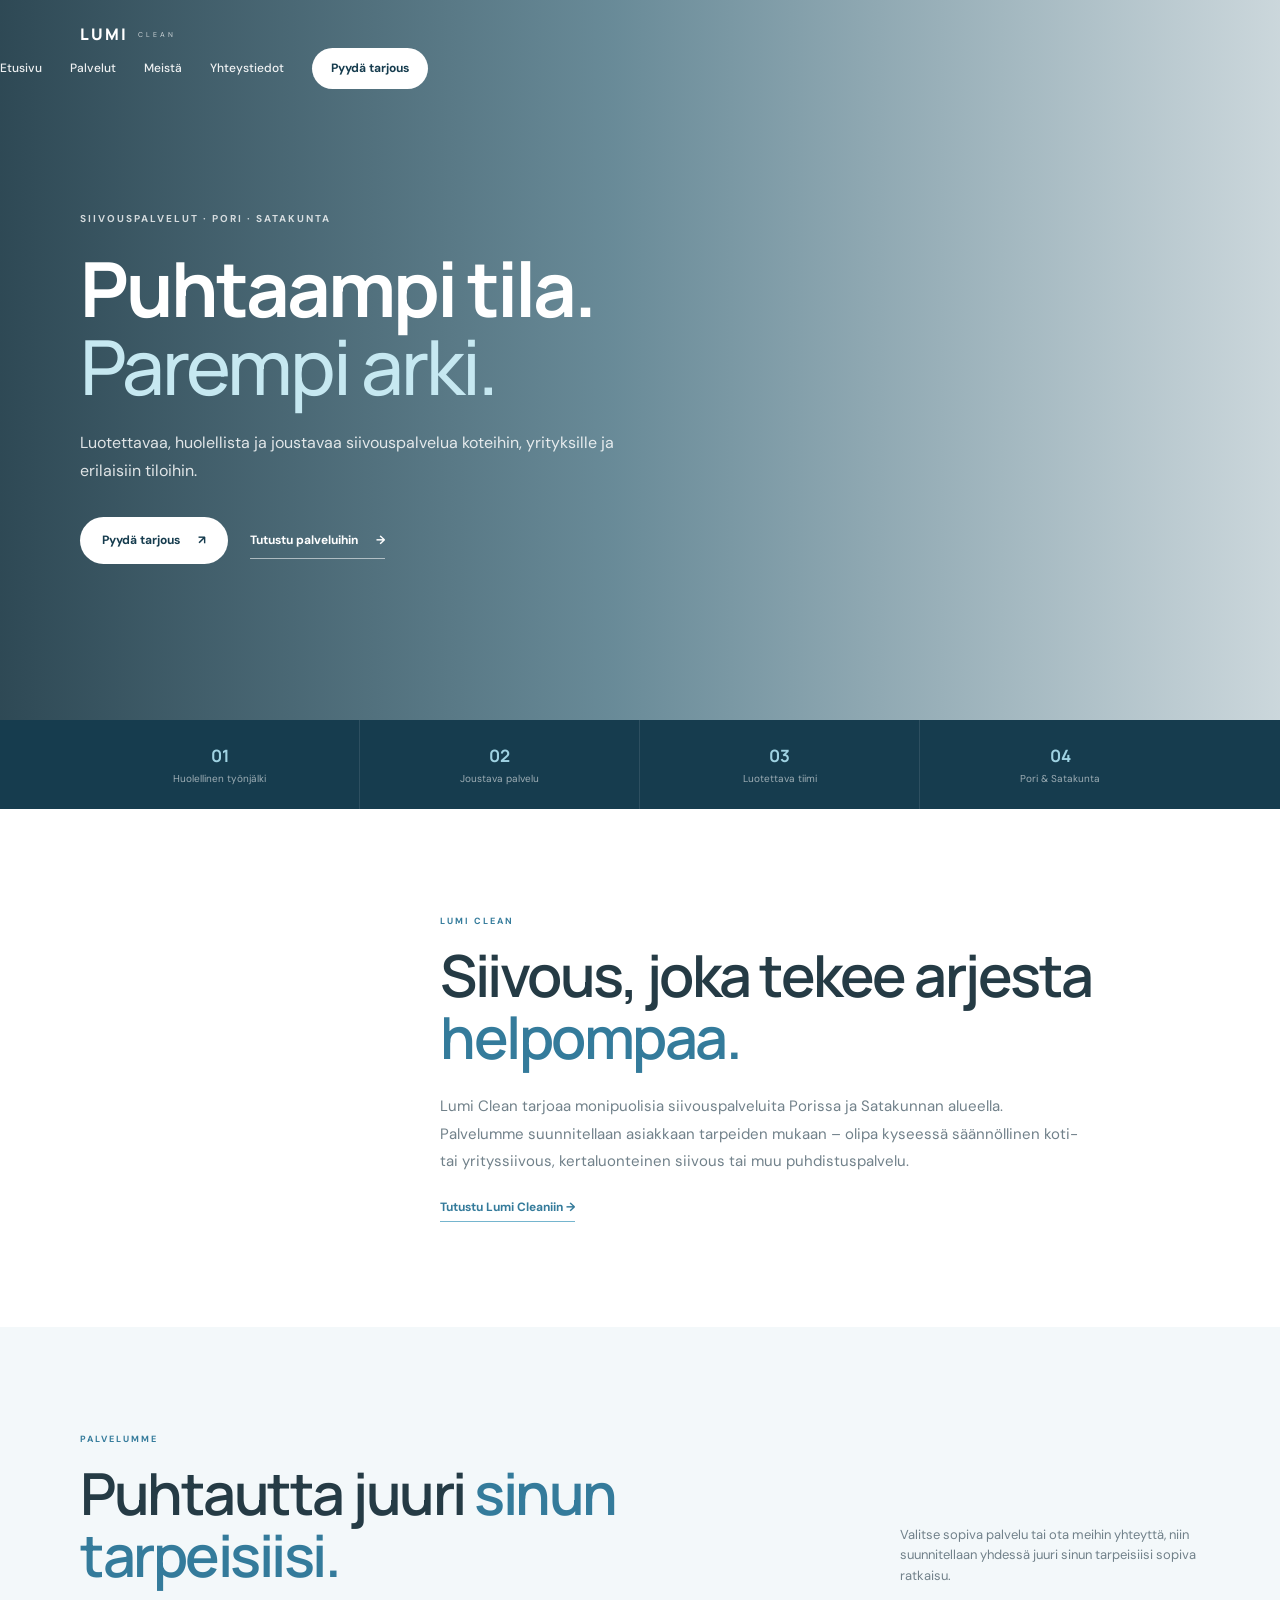
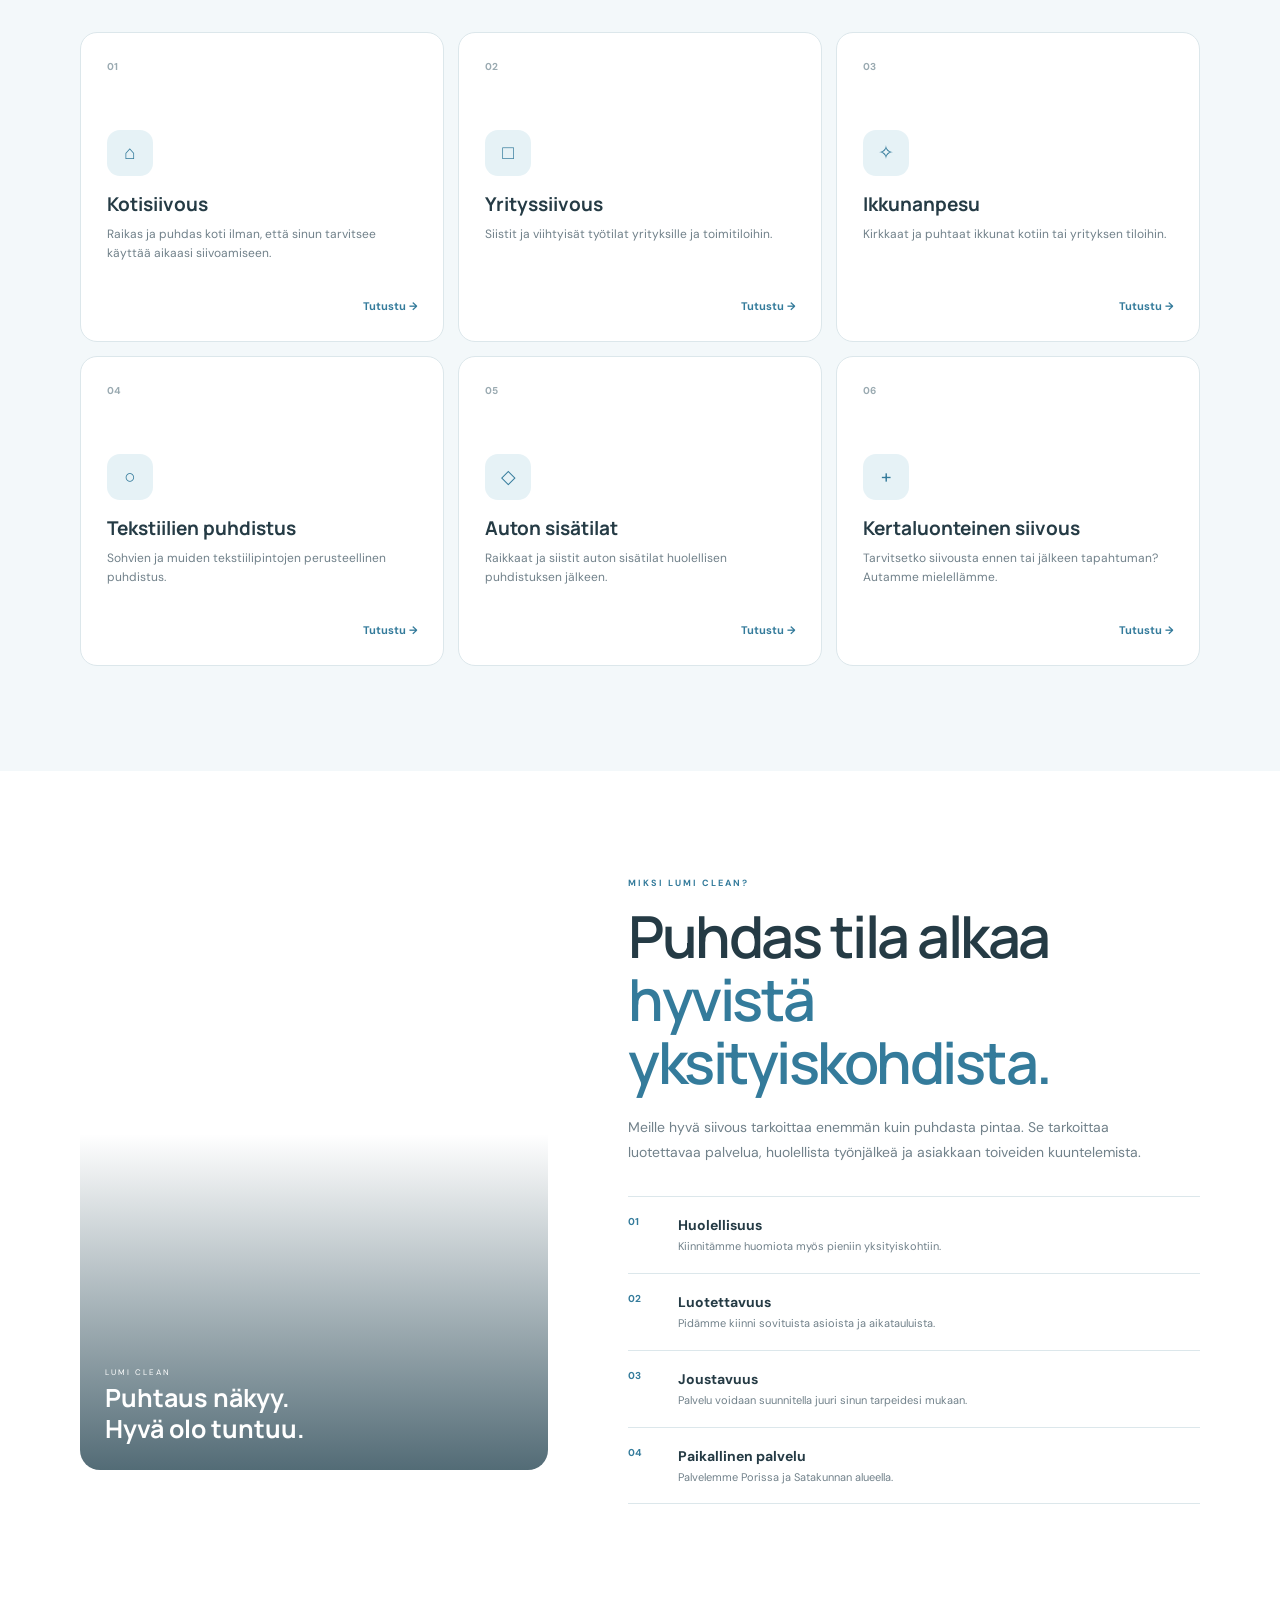
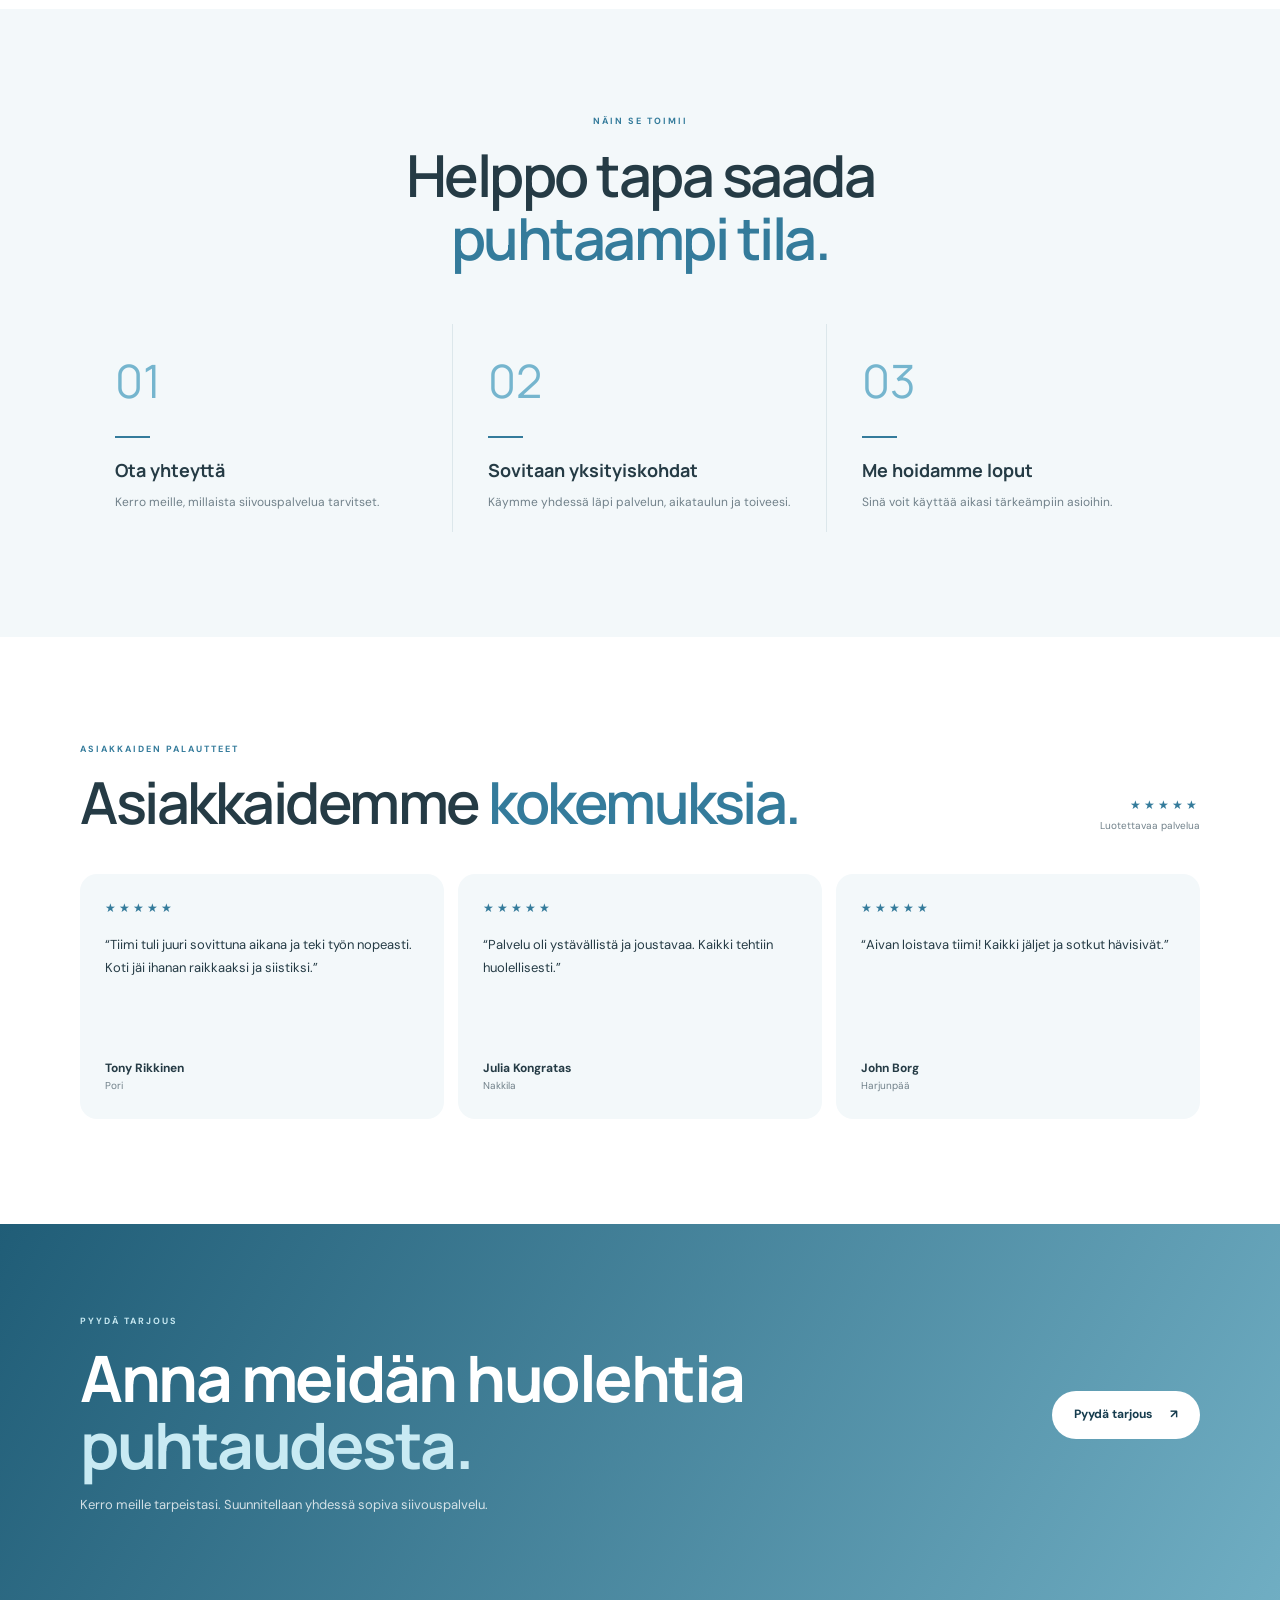
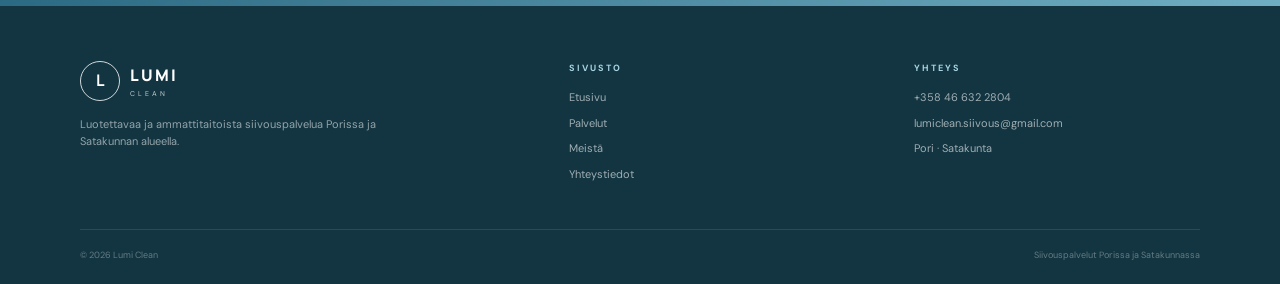
==== commit 13169941: "Update index.html" ====
--- a/index.html
+++ b/index.html
@@ -1403,8 +1403,13 @@
 
         <a href="index.html" class="logo">
 
-            <div class="lumi-logo-icon">
-                <img src="lumi clean logo.PNG" alt="Lumi logo">
+            <div class="logo-name">
+                    LUMI
+                </div>
+
+                <span class="logo-sub">
+                    CLEAN
+                </span>
             </div>
 
         </a>
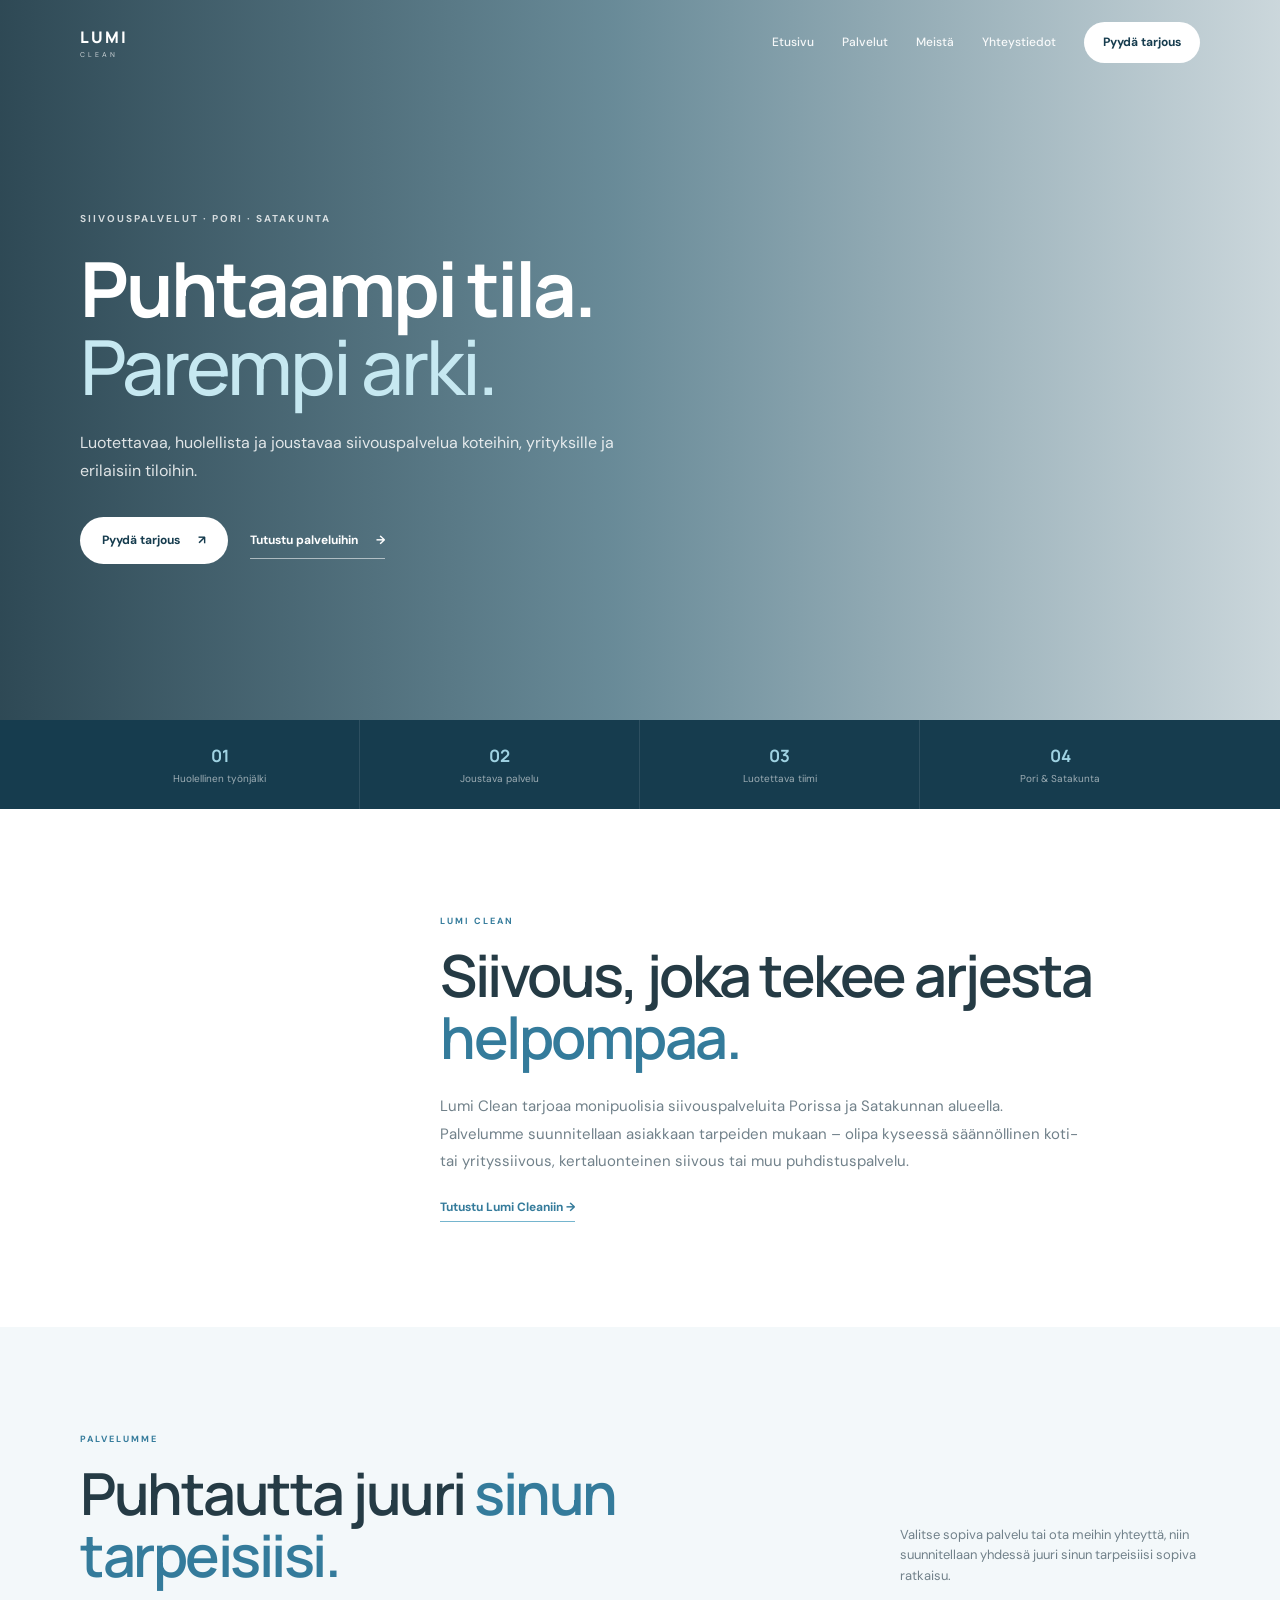
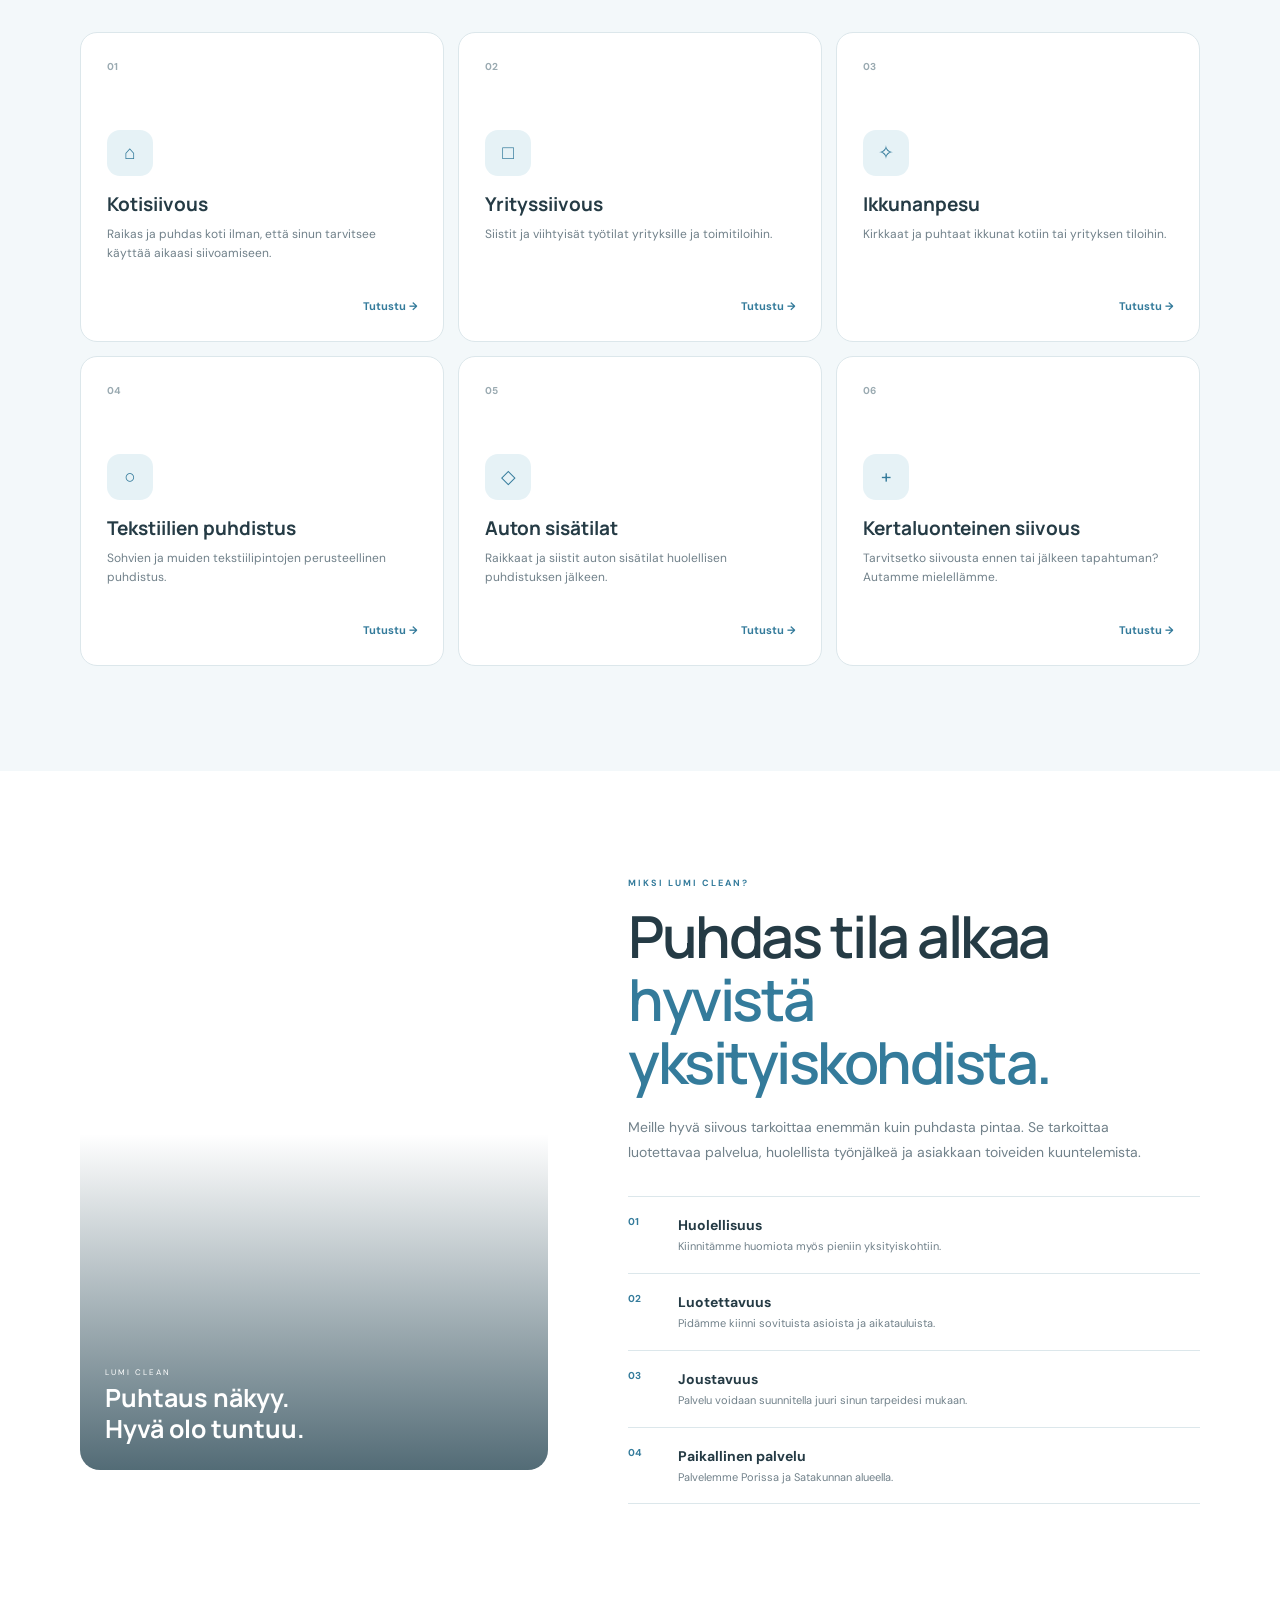
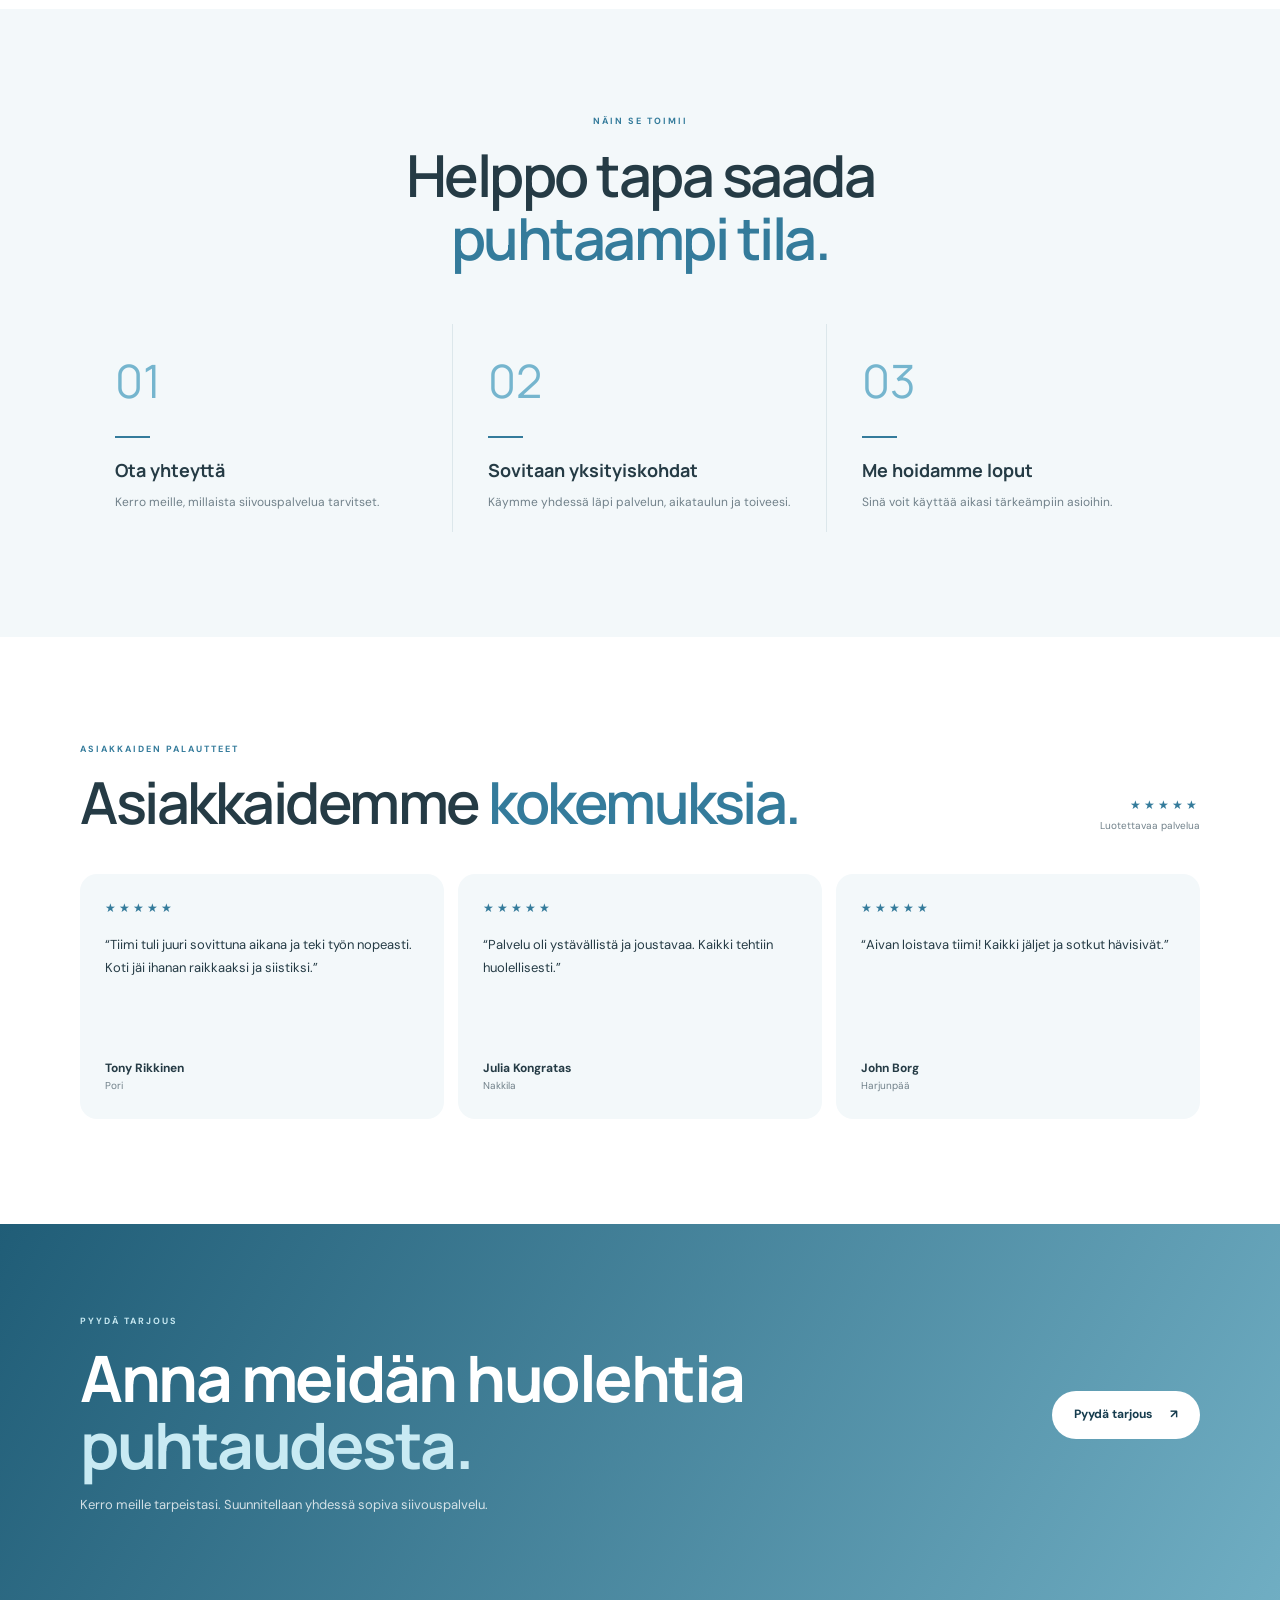
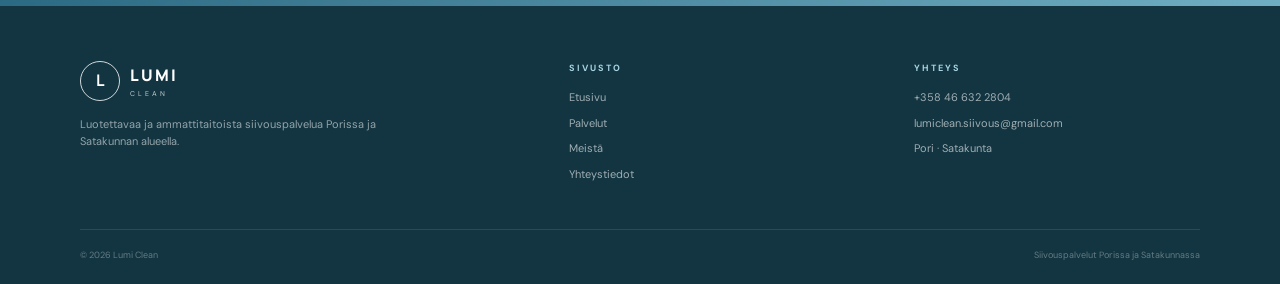
==== commit 143178bd: "Update index.html" ====
--- a/index.html
+++ b/index.html
@@ -260,7 +260,7 @@
     inset: 0;
 
     background-image:
-        url(https://tse2.mm.bing.net/th/id/OIP.zA0Co1TCiCMdZhKAklX4rwHaFP?r=0&rs=1&pid=ImgDetMain&o=7&rm=3);
+        url("https://images.unsplash.com/photo-1581578731548-c64695cc6952?auto=format&fit=crop&w=2200&q=85");
 
     background-size: cover;
     background-position: center;
@@ -1403,7 +1403,10 @@
 
         <a href="index.html" class="logo">
 
-            <div class="logo-name">
+       
+
+            <div>
+                <div class="logo-name">
                     LUMI
                 </div>
 
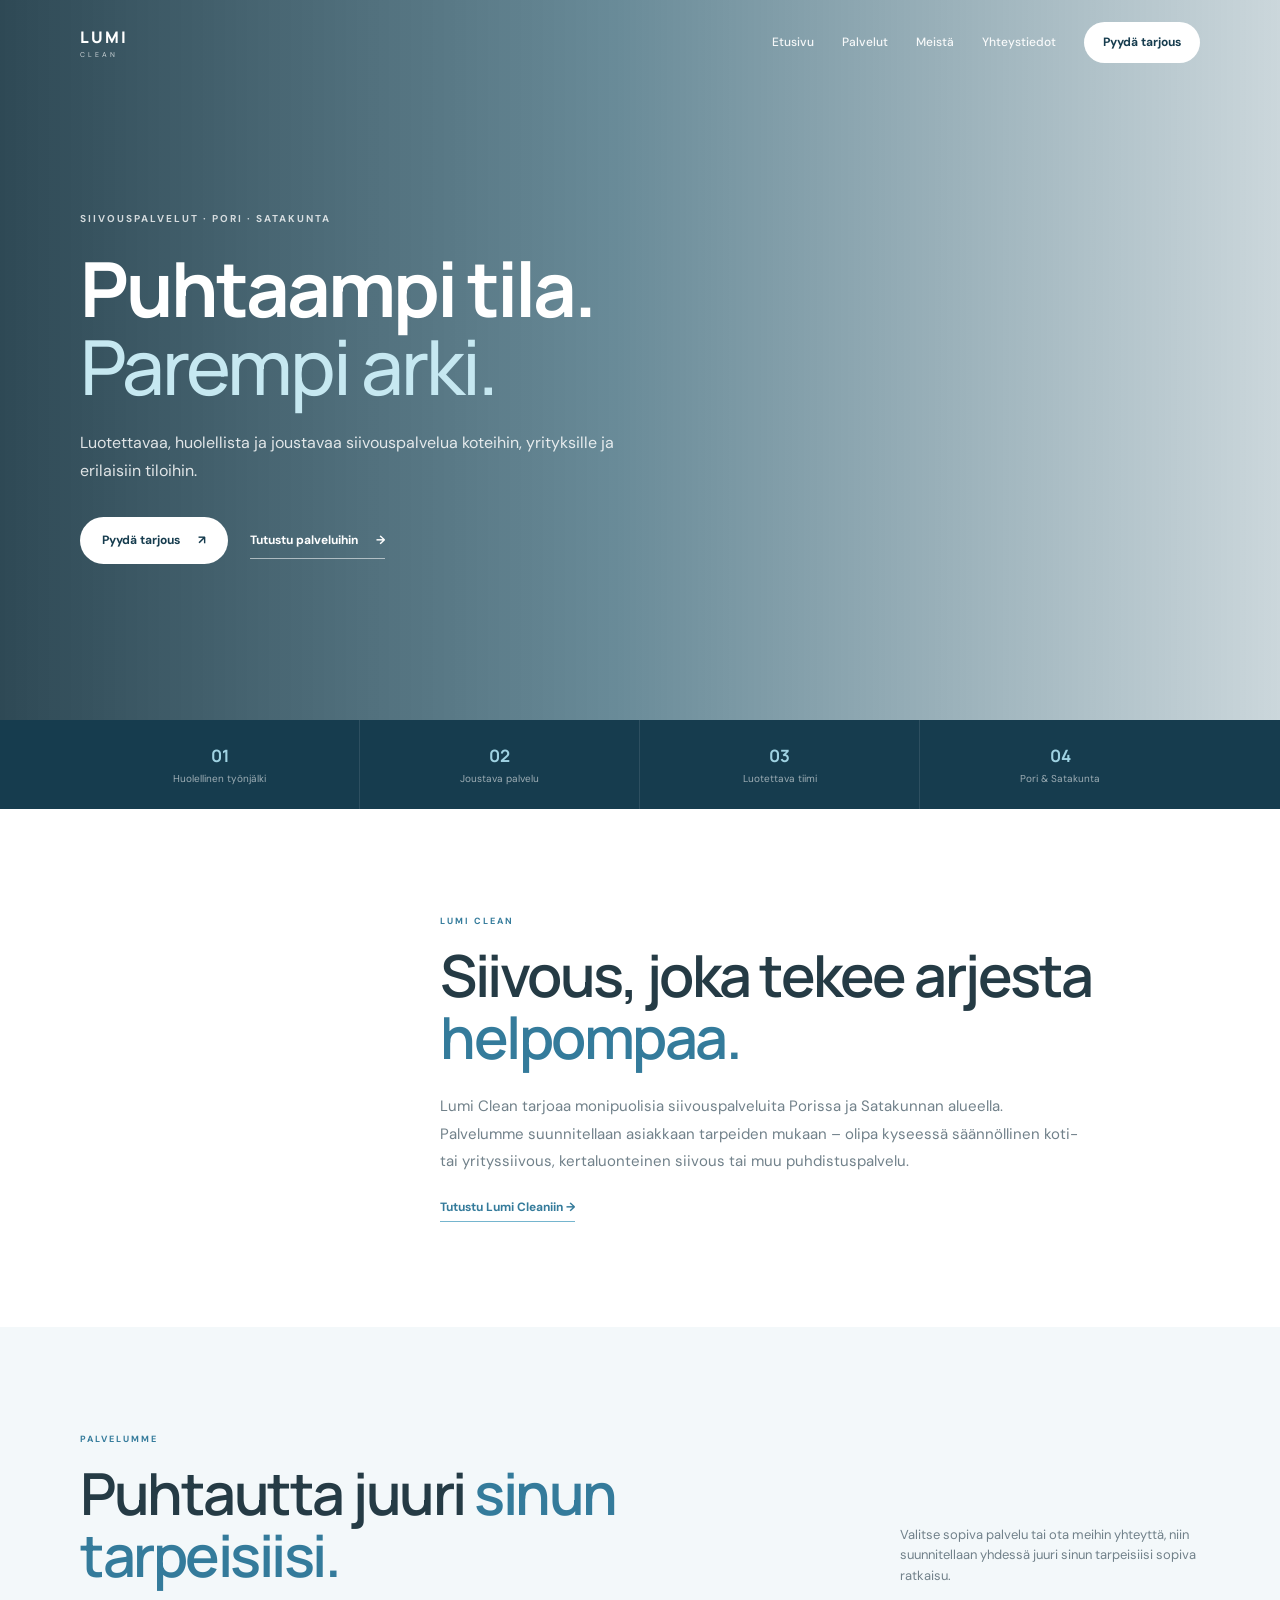
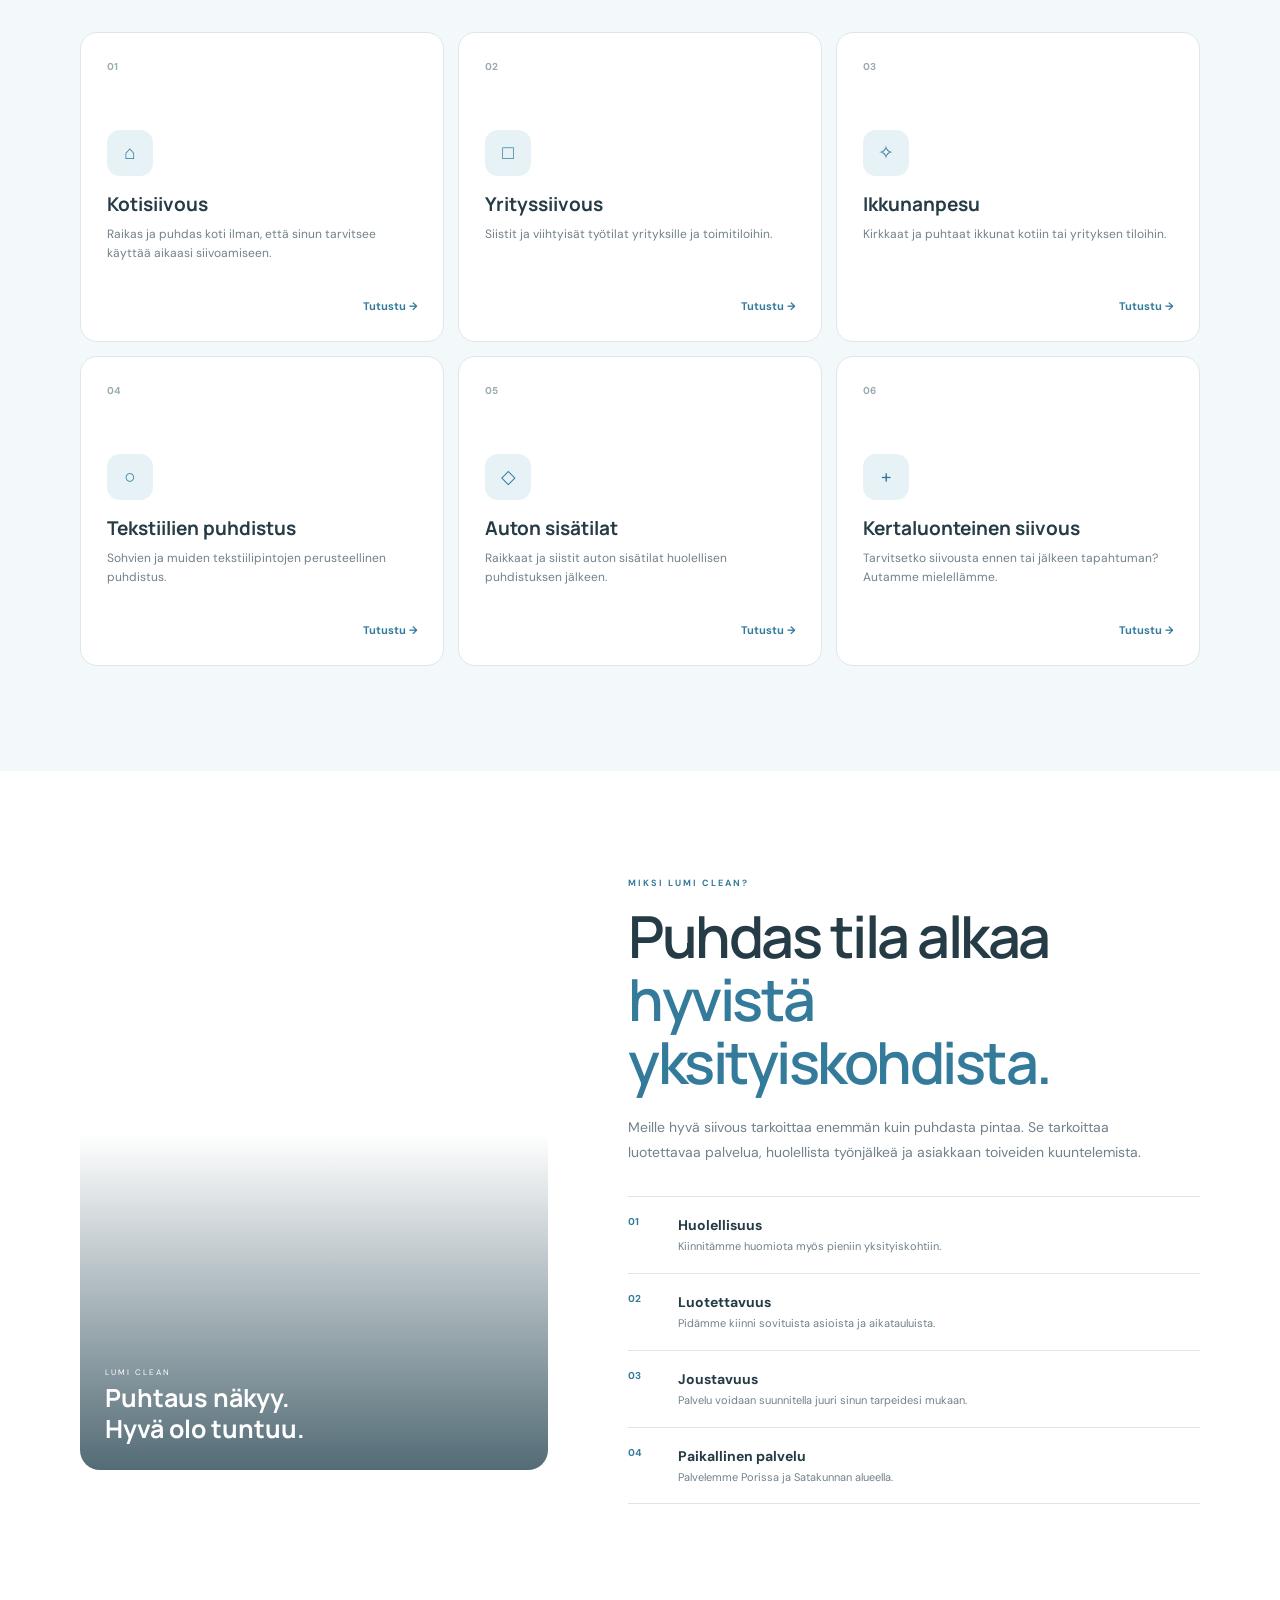
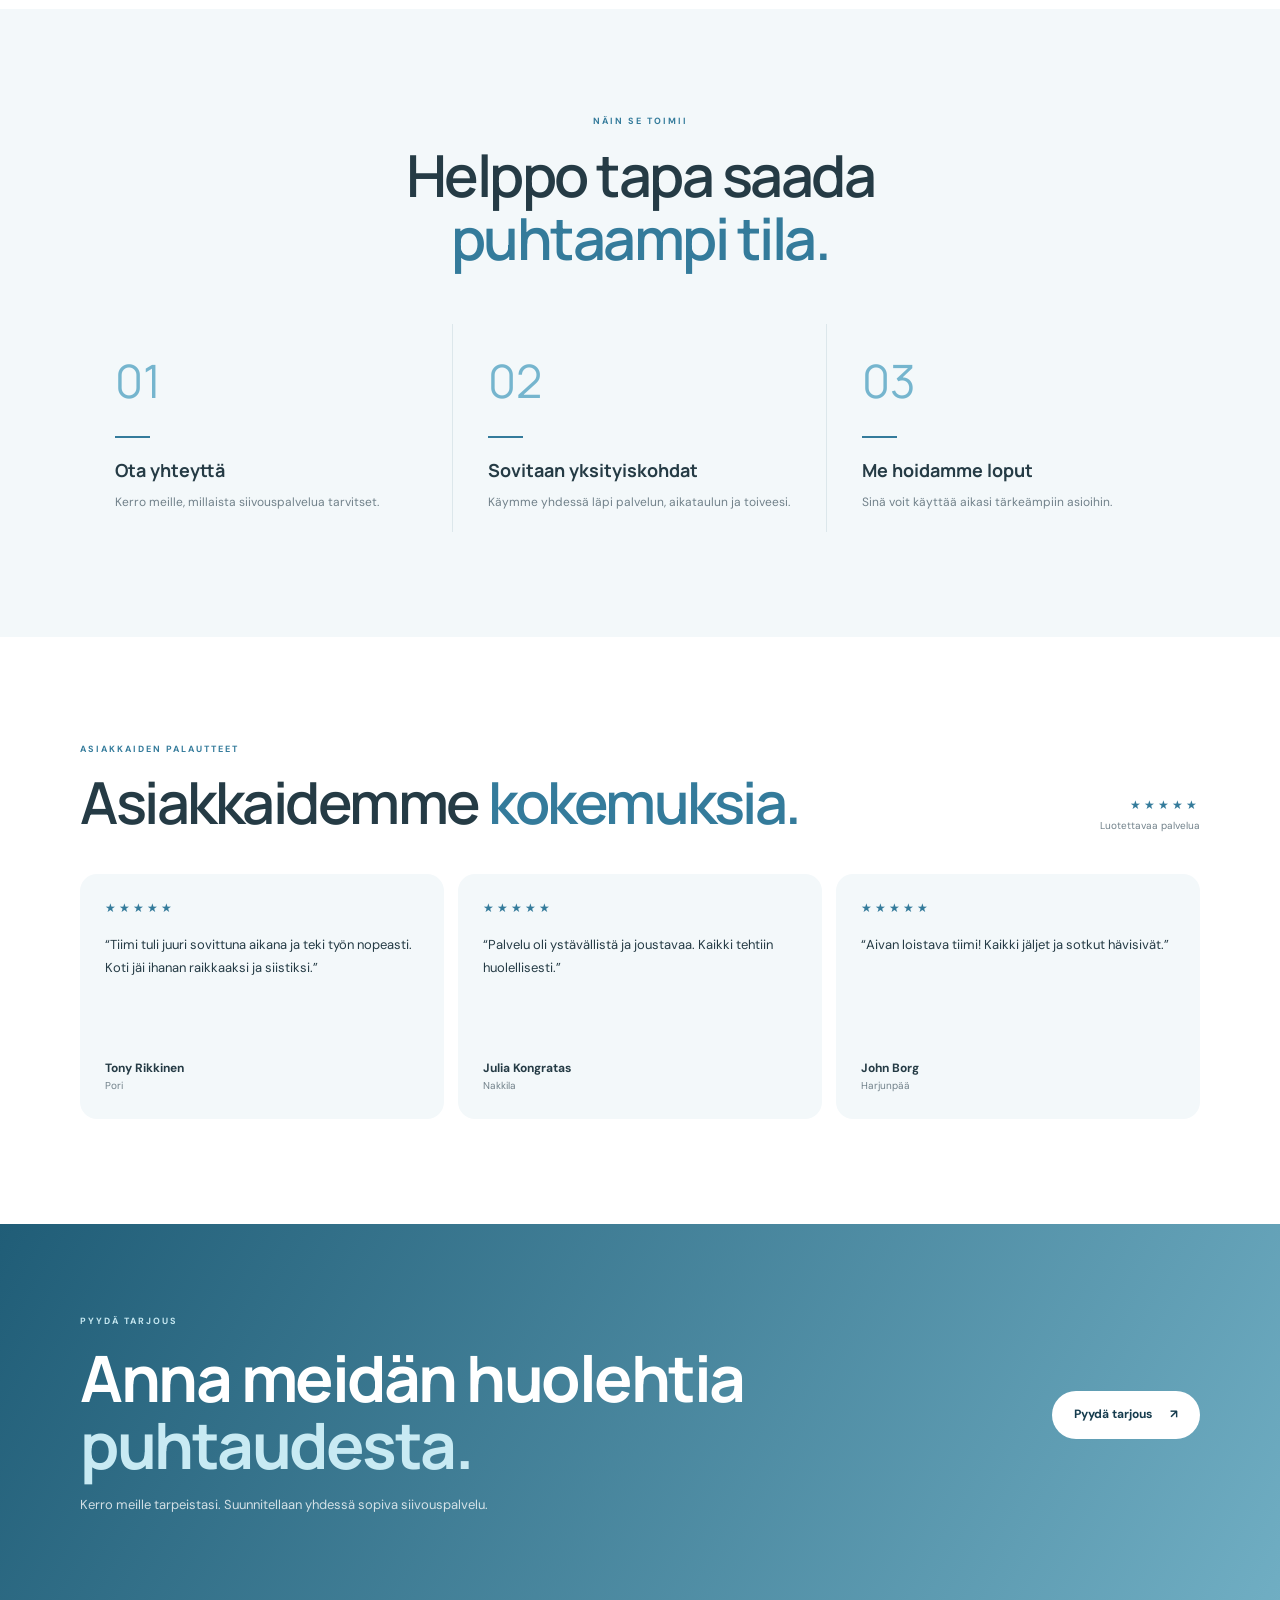
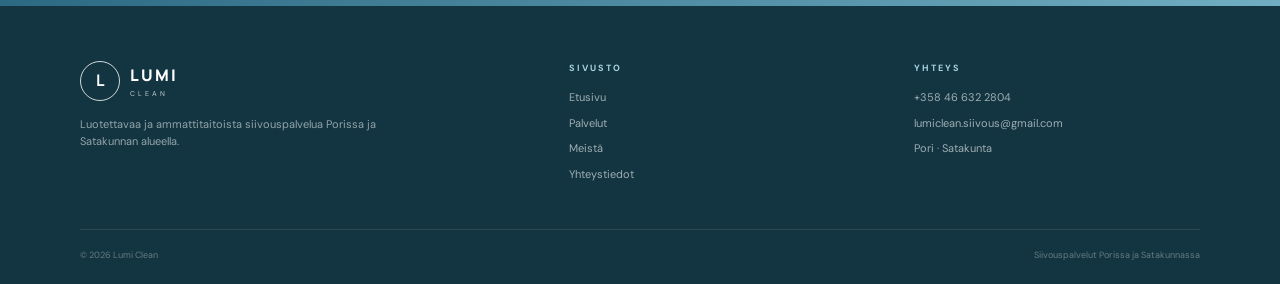
==== commit 7b1b3f41: "Update index.html" ====
--- a/index.html
+++ b/index.html
@@ -19,30 +19,19 @@
     <link href="https://fonts.googleapis.com/css2?family=DM+Sans:wght@400;500;600;700&family=Manrope:wght@500;600;700;800&display=swap"
           rel="stylesheet">
 
-
 <style>
-
-/* =========================================
-   LUMI CLEAN
-   GLOBAL
-========================================= */
 
 :root {
     --white: #ffffff;
     --light: #f3f8fa;
     --light-blue: #e6f2f6;
-
     --blue: #75b5ce;
     --blue-dark: #347b9b;
-
     --navy: #163c4e;
-
     --text: #253b45;
     --muted: #71818a;
-
     --border: #dce7eb;
 }
-
 
 * {
     box-sizing: border-box;
@@ -50,48 +39,36 @@
     padding: 0;
 }
 
-
 html {
     scroll-behavior: smooth;
 }
-
 
 body {
     font-family: "DM Sans", sans-serif;
     color: var(--text);
     background: var(--white);
     line-height: 1.6;
-
     overflow-x: hidden;
 }
-
 
 img {
     max-width: 100%;
     display: block;
 }
 
-
 a {
     color: inherit;
     text-decoration: none;
 }
 
-
 button {
     font-family: inherit;
 }
-
-
-/* =========================================
-   CONTAINER
-========================================= */
 
 .container {
     width: min(1120px, calc(100% - 36px));
     margin: 0 auto;
 }
-
 
 /* =========================================
    HEADER
@@ -101,14 +78,10 @@
     position: absolute;
     top: 0;
     left: 0;
-
     width: 100%;
-
     z-index: 100;
-
     padding: 22px 0;
 }
-
 
 .header-inner {
     display: flex;
@@ -116,61 +89,40 @@
     justify-content: space-between;
 }
 
-
-/* LOGO */
-
 .logo {
     display: flex;
     align-items: center;
     gap: 10px;
-
     color: white;
 }
-
 
 .logo-circle {
     width: 40px;
     height: 40px;
-
     border: 1px solid rgba(255,255,255,.8);
-
     border-radius: 50%;
-
     display: flex;
     align-items: center;
     justify-content: center;
-
     font-family: "Manrope";
     font-weight: 700;
-
     font-size: 16px;
 }
-
 
 .logo-name {
     font-family: "Manrope";
     font-weight: 800;
-
     font-size: 16px;
-
     letter-spacing: 2px;
 }
-
 
 .logo-sub {
     display: block;
-
     font-size: 7px;
-
     letter-spacing: 3px;
-
     margin-top: -1px;
-
     opacity: .75;
 }
-
-
-/* NAV */
 
 .nav {
     display: flex;
@@ -178,64 +130,42 @@
     gap: 28px;
 }
 
-
 .nav a {
     color: rgba(255,255,255,.92);
-
     font-size: 12px;
     font-weight: 500;
-
     transition: .25s;
 }
-
 
 .nav a:hover {
     opacity: .65;
 }
 
-
 .nav-button {
     background: white;
-
     color: var(--navy) !important;
-
     padding: 11px 19px;
-
     border-radius: 50px;
-
     font-weight: 700 !important;
 }
-
-
-/* MOBILE MENU */
 
 .menu-button {
     display: none;
-
     width: 42px;
     height: 42px;
-
     border: 0;
-
     background: white;
-
     border-radius: 50%;
-
     cursor: pointer;
 }
-
 
 .menu-button span {
     display: block;
-
     width: 19px;
     height: 2px;
-
     background: var(--navy);
-
     margin: 4px auto;
 }
-
 
 /* =========================================
    HERO
@@ -243,29 +173,25 @@
 
 .hero {
     position: relative;
-
     min-height: 720px;
-
     display: flex;
     align-items: center;
-
     color: white;
-
     overflow: hidden;
 }
-
 
 .hero-background {
     position: absolute;
     inset: 0;
 
     background-image:
-        url("https://images.unsplash.com/photo-1581578731548-c64695cc6952?auto=format&fit=crop&w=2200&q=85");
+        url("https://ntpropertycare.com/wp-content/uploads/2024/02/clean-window-1-scaled.jpg");
 
     background-size: cover;
     background-position: center;
-}
-
+
+    animation: heroZoom 12s ease-out both;
+}
 
 .hero-overlay {
     position: absolute;
@@ -280,217 +206,173 @@
         );
 }
 
-
 .hero-content {
     position: relative;
-
     z-index: 2;
-
     padding-top: 55px;
 }
-
 
 .hero-text {
     max-width: 690px;
-}
-
+    animation: fadeUp 1s ease-out both;
+}
 
 .hero-label {
     font-size: 10px;
-
     font-weight: 700;
-
     letter-spacing: 2px;
-
     color: rgba(255,255,255,.78);
-
     margin-bottom: 22px;
-}
-
+    animation: fadeUp .8s ease-out .1s both;
+}
 
 .hero h1 {
     font-family: "Manrope";
-
     font-size: clamp(46px, 6vw, 76px);
-
     line-height: 1.03;
-
     letter-spacing: -3px;
-
     font-weight: 700;
-
     margin-bottom: 24px;
-}
-
+    animation: fadeUp .9s ease-out .18s both;
+}
 
 .hero h1 span {
     display: block;
-
     color: #c6e8f1;
-
     font-weight: 500;
 }
-
 
 .hero-description {
     max-width: 570px;
-
     color: rgba(255,255,255,.84);
-
     font-size: 16px;
-
     line-height: 1.75;
-
     margin-bottom: 32px;
-}
-
-
-/* HERO BUTTONS */
+    animation: fadeUp .9s ease-out .3s both;
+}
 
 .hero-buttons {
     display: flex;
-
     align-items: center;
-
     gap: 22px;
-}
-
+    animation: fadeUp .9s ease-out .42s both;
+}
 
 .button {
     display: inline-flex;
-
     align-items: center;
-
     justify-content: center;
-
     gap: 18px;
-
     padding: 14px 22px;
-
     border-radius: 50px;
-
     font-size: 12px;
-
     font-weight: 700;
-
     transition: .3s;
 }
-
 
 .button:hover {
     transform: translateY(-3px);
 }
 
-
 .button-white {
     background: white;
-
     color: var(--navy);
 }
-
 
 .button-outline {
     color: white;
-
     border-bottom: 1px solid rgba(255,255,255,.55);
-
     border-radius: 0;
-
     padding: 8px 0;
 }
 
-
 /* =========================================
-   TRUST BAR
+   TRUST
 ========================================= */
 
 .trust {
     background: var(--navy);
-
     color: white;
 }
-
 
 .trust-grid {
     display: grid;
-
     grid-template-columns: repeat(4,1fr);
 }
-
 
 .trust-item {
     padding: 22px 20px;
-
     border-right: 1px solid rgba(255,255,255,.1);
-
     text-align: center;
-}
-
+
+    opacity: 0;
+    transform: translateY(18px);
+}
+
+.trust-item.show {
+    animation: fadeUp .7s ease-out both;
+}
+
+.trust-item:nth-child(1).show {
+    animation-delay: .05s;
+}
+
+.trust-item:nth-child(2).show {
+    animation-delay: .12s;
+}
+
+.trust-item:nth-child(3).show {
+    animation-delay: .19s;
+}
+
+.trust-item:nth-child(4).show {
+    animation-delay: .26s;
+}
 
 .trust-item:last-child {
     border-right: 0;
 }
 
-
 .trust-number {
     color: #9fd2e2;
-
     font-family: "Manrope";
-
     font-weight: 700;
-
     font-size: 17px;
 }
-
 
 .trust-item p {
     color: rgba(255,255,255,.58);
-
     font-size: 10px;
-
     margin-top: 2px;
 }
 
-
 /* =========================================
-   GENERAL SECTION
+   GENERAL
 ========================================= */
 
 .section {
     padding: 105px 0;
 }
 
-
 .section-label {
     color: var(--blue-dark);
-
     font-size: 9px;
-
     font-weight: 700;
-
     letter-spacing: 2px;
-
     margin-bottom: 15px;
 }
-
 
 .section-title {
     font-family: "Manrope";
-
     font-size: clamp(38px,5vw,58px);
-
     line-height: 1.08;
-
     letter-spacing: -2.5px;
-
     font-weight: 600;
 }
-
 
 .section-title span {
     color: var(--blue-dark);
 }
-
 
 /* =========================================
    INTRO
@@ -500,43 +382,40 @@
     background: white;
 }
 
-
 .intro-content {
     max-width: 760px;
-
     margin-left: auto;
-}
-
+
+    opacity: 0;
+    transform: translateY(30px);
+}
+
+.intro-content.show {
+    animation: fadeUp .8s ease-out both;
+}
 
 .intro-text {
     color: var(--muted);
-
     font-size: 15px;
-
     line-height: 1.85;
-
     margin-top: 24px;
-
     max-width: 650px;
 }
-
 
 .text-link {
     display: inline-flex;
-
     margin-top: 22px;
-
     color: var(--blue-dark);
-
     font-size: 12px;
-
     font-weight: 700;
-
     border-bottom: 1px solid var(--blue);
-
     padding-bottom: 4px;
-}
-
+    transition: .25s;
+}
+
+.text-link:hover {
+    transform: translateX(5px);
+}
 
 /* =========================================
    SERVICES
@@ -546,132 +425,108 @@
     background: var(--light);
 }
 
-
 .services-header {
     display: flex;
-
     align-items: flex-end;
-
     justify-content: space-between;
-
     gap: 40px;
-
     margin-bottom: 45px;
 }
-
 
 .services-intro {
     color: var(--muted);
-
     max-width: 300px;
-
     font-size: 13px;
 }
-
-
-/* SERVICE GRID */
 
 .services-grid {
     display: grid;
-
     grid-template-columns: repeat(3,1fr);
-
     gap: 14px;
 }
-
 
 .service {
     background: white;
-
     border: 1px solid var(--border);
-
     border-radius: 17px;
-
     padding: 26px;
-
     min-height: 310px;
-
     position: relative;
 
-    transition: .3s;
-}
-
+    opacity: 0;
+    transform: translateY(35px);
+
+    transition:
+        opacity .7s ease,
+        transform .7s ease,
+        box-shadow .3s ease,
+        border-color .3s ease;
+}
+
+.service.show {
+    opacity: 1;
+    transform: translateY(0);
+}
 
 .service:hover {
     transform: translateY(-5px);
-
     box-shadow:
         0 20px 50px rgba(30,80,100,.1);
-
     border-color: transparent;
 }
-
 
 .service-number {
     color: #9aaab1;
-
     font-size: 10px;
-
     font-weight: 700;
 }
-
 
 .service-icon {
     width: 46px;
     height: 46px;
-
     background: var(--light-blue);
-
     color: var(--blue-dark);
-
     border-radius: 13px;
-
     display: flex;
-
     align-items: center;
     justify-content: center;
-
     font-size: 19px;
-
     margin-top: 55px;
-
     margin-bottom: 17px;
-}
-
+
+    transition: transform .3s ease;
+}
+
+.service:hover .service-icon {
+    transform: scale(1.08) rotate(-3deg);
+}
 
 .service h3 {
     font-family: "Manrope";
-
     font-size: 19px;
-
     line-height: 1.25;
-
     margin-bottom: 8px;
 }
-
 
 .service p {
     color: var(--muted);
-
     font-size: 12px;
-
     line-height: 1.65;
 }
-
 
 .service-link {
     position: absolute;
-
     bottom: 25px;
     right: 25px;
-
     color: var(--blue-dark);
-
     font-size: 11px;
-
     font-weight: 700;
-}
-
+    transition: .25s;
+}
+
+.service-link:hover {
+    transform: translateX(4px);
+}
 
 /* =========================================
    WHY
@@ -681,21 +536,22 @@
     background: white;
 }
 
-
 .why-grid {
     display: grid;
-
     grid-template-columns: .9fr 1.1fr;
-
     gap: 80px;
-
     align-items: center;
-}
-
+
+    opacity: 0;
+    transform: translateY(30px);
+}
+
+.why-grid.show {
+    animation: fadeUp .9s ease-out both;
+}
 
 .why-image {
     min-height: 560px;
-
     border-radius: 20px;
 
     background-image:
@@ -707,96 +563,76 @@
         url("https://images.unsplash.com/photo-1527515637462-cff94eecc1ac?auto=format&fit=crop&w=1200&q=85");
 
     background-size: cover;
-
     background-position: center;
-
     position: relative;
-}
-
+
+    transition: transform .5s ease;
+}
+
+.why-image:hover {
+    transform: scale(1.015);
+}
 
 .why-image-text {
     position: absolute;
-
     bottom: 25px;
     left: 25px;
-
     color: white;
 }
-
 
 .why-image-text small {
     display: block;
-
     font-size: 8px;
-
     letter-spacing: 2px;
-
     margin-bottom: 5px;
 }
-
 
 .why-image-text strong {
     font-family: "Manrope";
-
     font-size: 25px;
-
     line-height: 1.1;
 }
-
 
 .why-description {
     color: var(--muted);
-
     font-size: 14px;
-
     line-height: 1.8;
-
     margin: 22px 0 30px;
-
     max-width: 550px;
 }
-
 
 .advantages {
     border-top: 1px solid var(--border);
 }
 
-
 .advantage {
     display: grid;
-
     grid-template-columns: 35px 1fr;
-
     gap: 15px;
-
     padding: 17px 0;
-
     border-bottom: 1px solid var(--border);
-}
-
+    transition: padding-left .25s ease;
+}
+
+.advantage:hover {
+    padding-left: 5px;
+}
 
 .advantage-number {
     color: var(--blue-dark);
-
     font-size: 10px;
-
     font-weight: 700;
 }
-
 
 .advantage h3 {
     font-size: 14px;
-
     margin-bottom: 2px;
 }
-
 
 .advantage p {
     color: var(--muted);
-
     font-size: 11px;
 }
-
 
 /* =========================================
    PROCESS
@@ -806,72 +642,69 @@
     background: var(--light);
 }
 
-
 .process-heading {
     text-align: center;
-
     max-width: 650px;
-
     margin: 0 auto 55px;
-}
-
+
+    opacity: 0;
+    transform: translateY(30px);
+}
+
+.process-heading.show {
+    animation: fadeUp .8s ease-out both;
+}
 
 .steps {
     display: grid;
-
     grid-template-columns: repeat(3,1fr);
-}
-
+
+    opacity: 0;
+    transform: translateY(30px);
+}
+
+.steps.show {
+    animation: fadeUp .9s ease-out .1s both;
+}
 
 .step {
     padding: 20px 35px;
-
     border-right: 1px solid var(--border);
-}
-
+    transition: transform .3s ease;
+}
+
+.step:hover {
+    transform: translateY(-4px);
+}
 
 .step:last-child {
     border-right: 0;
 }
 
-
 .step-number {
     font-family: "Manrope";
-
     font-size: 46px;
-
     color: var(--blue);
 }
-
 
 .step-line {
     width: 35px;
-
     height: 2px;
-
     background: var(--blue-dark);
-
     margin: 18px 0;
 }
-
 
 .step h3 {
     font-family: "Manrope";
-
     font-size: 18px;
-
     margin-bottom: 7px;
 }
-
 
 .step p {
     color: var(--muted);
-
     font-size: 12px;
-
     line-height: 1.7;
 }
-
 
 /* =========================================
    REVIEWS
@@ -881,85 +714,78 @@
     background: white;
 }
 
-
 .reviews-header {
     display: flex;
-
     justify-content: space-between;
-
     align-items: flex-end;
-
     margin-bottom: 40px;
-}
-
+
+    opacity: 0;
+    transform: translateY(30px);
+}
+
+.reviews-header.show {
+    animation: fadeUp .8s ease-out both;
+}
 
 .rating {
     text-align: right;
 }
 
-
 .stars {
     color: var(--blue-dark);
-
     letter-spacing: 3px;
-
     font-size: 12px;
 }
-
 
 .rating p {
     color: var(--muted);
-
     font-size: 10px;
-
     margin-top: 3px;
 }
-
 
 .review-grid {
     display: grid;
-
     grid-template-columns: repeat(3,1fr);
-
     gap: 14px;
-}
-
+
+    opacity: 0;
+    transform: translateY(30px);
+}
+
+.review-grid.show {
+    animation: fadeUp .9s ease-out .1s both;
+}
 
 .review {
     background: var(--light);
-
     border-radius: 17px;
-
     padding: 25px;
-}
-
+    transition: transform .3s ease, box-shadow .3s ease;
+}
+
+.review:hover {
+    transform: translateY(-5px);
+    box-shadow: 0 18px 40px rgba(30,80,100,.08);
+}
 
 .review-text {
     font-size: 13px;
-
     line-height: 1.75;
-
     min-height: 105px;
-
     margin-top: 16px;
 }
-
 
 .review-name {
     font-size: 12px;
-
     font-weight: 700;
-
     margin-top: 20px;
 }
-
 
 .review-location {
     color: var(--muted);
-
     font-size: 10px;
 }
-
 
 /* =========================================
    CTA
@@ -974,50 +800,41 @@
         );
 
     color: white;
-
     padding: 90px 0;
 }
-
 
 .cta-inner {
     display: flex;
-
     align-items: center;
-
     justify-content: space-between;
-
     gap: 50px;
-}
-
+
+    opacity: 0;
+    transform: translateY(30px);
+}
+
+.cta-inner.show {
+    animation: fadeUp .9s ease-out both;
+}
 
 .cta-title {
     font-family: "Manrope";
-
     font-size: clamp(40px,5vw,64px);
-
     line-height: 1.05;
-
     letter-spacing: -2.5px;
-
     max-width: 700px;
 }
-
 
 .cta-title span {
     color: #c8eaf3;
 }
 
-
 .cta-text {
     color: rgba(255,255,255,.78);
-
     font-size: 13px;
-
     max-width: 480px;
-
     margin-top: 17px;
 }
-
 
 /* =========================================
    FOOTER
@@ -1025,81 +842,92 @@
 
 .footer {
     background: #123541;
-
     color: white;
-
     padding: 55px 0 22px;
 }
-
 
 .footer-grid {
     display: grid;
-
     grid-template-columns: 1.5fr 1fr 1fr;
-
     gap: 60px;
-
     padding-bottom: 45px;
 }
-
 
 .footer-description {
     color: rgba(255,255,255,.55);
-
     font-size: 11px;
-
     max-width: 300px;
-
     margin-top: 15px;
 }
-
 
 .footer-title {
     color: #a8d5e3;
-
     font-size: 9px;
-
     font-weight: 700;
-
     letter-spacing: 2px;
-
     margin-bottom: 14px;
 }
-
 
 .footer-links {
     display: flex;
-
     flex-direction: column;
-
     gap: 8px;
 }
-
 
 .footer-links a,
 .footer-links span {
     color: rgba(255,255,255,.6);
-
     font-size: 11px;
 }
 
+.footer-links a {
+    transition: .25s;
+}
+
+.footer-links a:hover {
+    color: white;
+    transform: translateX(3px);
+}
 
 .footer-bottom {
     border-top: 1px solid rgba(255,255,255,.1);
-
     padding-top: 18px;
-
     color: rgba(255,255,255,.35);
-
     font-size: 9px;
-
     display: flex;
-
     justify-content: space-between;
-
     gap: 20px;
 }
 
+/* =========================================
+   ANIMATIONS
+========================================= */
+
+@keyframes fadeUp {
+
+    from {
+        opacity: 0;
+        transform: translateY(28px);
+    }
+
+    to {
+        opacity: 1;
+        transform: translateY(0);
+    }
+
+}
+
+@keyframes heroZoom {
+
+    from {
+        transform: scale(1.04);
+    }
+
+    to {
+        transform: scale(1);
+    }
+
+}
 
 /* =========================================
    MOBILE
@@ -1111,88 +939,69 @@
         display: none;
     }
 
-
     .menu-button {
         display: block;
     }
 
-
     .hero {
         min-height: 680px;
     }
 
-
     .trust-grid {
         grid-template-columns: repeat(2,1fr);
     }
 
-
     .trust-item:nth-child(2) {
         border-right: 0;
     }
 
-
     .services-grid {
         grid-template-columns: repeat(2,1fr);
     }
 
-
     .why-grid {
         grid-template-columns: 1fr;
-
         gap: 45px;
     }
-
 
     .why-image {
         min-height: 450px;
     }
 
-
     .steps {
         grid-template-columns: 1fr;
     }
 
-
     .step {
         border-right: 0;
-
         border-bottom: 1px solid var(--border);
-
         padding: 25px 0;
     }
-
 
     .step:last-child {
         border-bottom: 0;
     }
 
-
     .review-grid {
         grid-template-columns: 1fr;
     }
 
-
     .review-text {
         min-height: auto;
     }
 
-
     .cta-inner {
         display: block;
     }
 
-
     .cta .button {
         margin-top: 28px;
     }
 
-
     .footer-grid {
         grid-template-columns: 1fr 1fr;
     }
 }
-
 
 /* =========================================
    SMALL PHONES
@@ -1204,181 +1013,133 @@
         width: calc(100% - 30px);
     }
 
-
     .header {
         padding: 17px 0;
     }
-
 
     .logo-circle {
         width: 36px;
         height: 36px;
     }
 
-
     .logo-name {
         font-size: 15px;
     }
 
-
     .hero {
         min-height: 650px;
-
         align-items: center;
     }
-
 
     .hero-content {
         padding-top: 50px;
     }
 
-
     .hero-label {
         font-size: 8px;
-
         letter-spacing: 1.4px;
-
         margin-bottom: 16px;
     }
-
 
     .hero h1 {
         font-size: 46px;
-
         letter-spacing: -2.2px;
-
         line-height: 1.02;
-
         margin-bottom: 20px;
     }
-
 
     .hero-description {
         font-size: 14px;
-
         line-height: 1.65;
-
         max-width: 330px;
-
         margin-bottom: 27px;
     }
-
 
     .hero-buttons {
         flex-direction: column;
-
         align-items: flex-start;
-
         gap: 13px;
     }
-
 
     .button {
         font-size: 11px;
-
         padding: 13px 20px;
     }
-
 
     .section {
         padding: 75px 0;
     }
 
-
     .section-title {
         font-size: 39px;
-
         letter-spacing: -1.8px;
     }
-
 
     .intro-content {
         margin: 0;
     }
 
-
     .intro-text {
         font-size: 13px;
     }
 
-
     .services-header {
         display: block;
-
         margin-bottom: 32px;
     }
-
 
     .services-intro {
         margin-top: 17px;
-
         font-size: 12px;
     }
-
 
     .services-grid {
         grid-template-columns: 1fr;
-
         gap: 12px;
     }
-
 
     .service {
         min-height: 300px;
-
         padding: 23px;
     }
-
 
     .service-icon {
         margin-top: 45px;
     }
 
-
     .why-image {
         min-height: 400px;
     }
 
-
     .why-image-text strong {
         font-size: 22px;
     }
 
-
     .reviews-header {
         display: block;
     }
 
-
     .rating {
         text-align: left;
-
         margin-top: 18px;
     }
-
 
     .cta {
         padding: 70px 0;
     }
 
-
     .cta-title {
         font-size: 42px;
-
         letter-spacing: -2px;
     }
-
 
     .footer-grid {
         grid-template-columns: 1fr;
-
         gap: 35px;
     }
-
 
     .footer-bottom {
         flex-direction: column;
-
         gap: 7px;
     }
 
@@ -1388,22 +1149,13 @@
 
 </head>
 
-
 <body>
 
-
-<!-- =========================================
-     HEADER
-========================================= -->
-
 <header class="header">
 
     <div class="container header-inner">
 
-
         <a href="index.html" class="logo">
-
-       
 
             <div>
                 <div class="logo-name">
@@ -1417,7 +1169,6 @@
 
         </a>
 
-
         <nav class="nav">
 
             <a href="index.html">
@@ -1443,7 +1194,6 @@
 
         </nav>
 
-
         <button class="menu-button"
                 id="menuButton">
 
@@ -1453,187 +1203,108 @@
 
         </button>
 
-
     </div>
 
 </header>
 
-
-
-<!-- =========================================
-     HERO
-========================================= -->
-
 <section class="hero">
 
-
     <div class="hero-background"></div>
 
-
     <div class="hero-overlay"></div>
 
-
     <div class="container hero-content">
 
-
         <div class="hero-text">
-
 
             <div class="hero-label">
                 SIIVOUSPALVELUT · PORI · SATAKUNTA
             </div>
 
-
             <h1>
-
                 Puhtaampi tila.
-
                 <span>
                     Parempi arki.
                 </span>
-
             </h1>
 
-
             <p class="hero-description">
-
                 Luotettavaa, huolellista ja joustavaa
                 siivouspalvelua koteihin, yrityksille
                 ja erilaisiin tiloihin.
-
             </p>
 
-
             <div class="hero-buttons">
-
 
                 <a href="yhteystiedot.html"
                    class="button button-white">
 
                     Pyydä tarjous
-
                     <span>↗</span>
 
                 </a>
-
 
                 <a href="palvelut.html"
                    class="button button-outline">
 
                     Tutustu palveluihin
-
                     <span>→</span>
 
                 </a>
 
-
             </div>
 
-
         </div>
 
-
     </div>
 
 </section>
 
-
-
-<!-- =========================================
-     TRUST
-========================================= -->
-
 <section class="trust">
 
     <div class="container trust-grid">
 
-
         <div class="trust-item">
-
-            <div class="trust-number">
-                01
-            </div>
-
-            <p>
-                Huolellinen työnjälki
-            </p>
-
+            <div class="trust-number">01</div>
+            <p>Huolellinen työnjälki</p>
         </div>
 
-
         <div class="trust-item">
-
-            <div class="trust-number">
-                02
-            </div>
-
-            <p>
-                Joustava palvelu
-            </p>
-
+            <div class="trust-number">02</div>
+            <p>Joustava palvelu</p>
         </div>
 
-
         <div class="trust-item">
-
-            <div class="trust-number">
-                03
-            </div>
-
-            <p>
-                Luotettava tiimi
-            </p>
-
+            <div class="trust-number">03</div>
+            <p>Luotettava tiimi</p>
         </div>
 
-
         <div class="trust-item">
-
-            <div class="trust-number">
-                04
-            </div>
-
-            <p>
-                Pori & Satakunta
-            </p>
-
+            <div class="trust-number">04</div>
+            <p>Pori & Satakunta</p>
         </div>
 
-
     </div>
 
 </section>
 
-
-
-<!-- =========================================
-     INTRO
-========================================= -->
-
 <section class="section intro">
 
     <div class="container">
 
-
         <div class="intro-content">
-
 
             <div class="section-label">
                 LUMI CLEAN
             </div>
 
-
             <h2 class="section-title">
-
                 Siivous, joka tekee
                 arjesta
                 <span>helpompaa.</span>
-
             </h2>
 
-
             <p class="intro-text">
-
                 Lumi Clean tarjoaa monipuolisia
                 siivouspalveluita Porissa ja Satakunnan
                 alueella. Palvelumme suunnitellaan
@@ -1641,41 +1312,28 @@
                 säännöllinen koti- tai yrityssiivous,
                 kertaluonteinen siivous tai muu
                 puhdistuspalvelu.
-
             </p>
-
 
             <a href="meista.html"
                class="text-link">
 
                 Tutustu Lumi Cleaniin
                 →
-                
+
             </a>
 
-
         </div>
 
-
     </div>
 
 </section>
-
-
-
-<!-- =========================================
-     SERVICES
-========================================= -->
 
 <section class="section services"
          id="palvelut">
 
-
     <div class="container">
 
-
         <div class="services-header">
-
 
             <div>
 
@@ -1684,47 +1342,29 @@
                 </div>
 
                 <h2 class="section-title">
-
                     Puhtautta juuri
                     <span>sinun tarpeisiisi.</span>
-
                 </h2>
 
             </div>
 
-
             <p class="services-intro">
-
                 Valitse sopiva palvelu tai ota meihin
                 yhteyttä, niin suunnitellaan yhdessä
                 juuri sinun tarpeisiisi sopiva ratkaisu.
-
             </p>
 
-
         </div>
 
-
-
         <div class="services-grid">
 
-
             <article class="service">
 
-                <div class="service-number">
-                    01
-                </div>
-
-
-                <div class="service-icon">
-                    ⌂
-                </div>
-
-
-                <h3>
-                    Kotisiivous
-                </h3>
-
+                <div class="service-number">01</div>
+
+                <div class="service-icon">⌂</div>
+
+                <h3>Kotisiivous</h3>
 
                 <p>
                     Raikas ja puhdas koti ilman,
@@ -1732,204 +1372,122 @@
                     aikaasi siivoamiseen.
                 </p>
 
-
                 <a href="palvelut.html"
                    class="service-link">
-
                     Tutustu →
-
                 </a>
 
             </article>
 
-
-
             <article class="service">
 
-                <div class="service-number">
-                    02
-                </div>
-
-
-                <div class="service-icon">
-                    □
-                </div>
-
-
-                <h3>
-                    Yrityssiivous
-                </h3>
-
+                <div class="service-number">02</div>
+
+                <div class="service-icon">□</div>
+
+                <h3>Yrityssiivous</h3>
 
                 <p>
                     Siistit ja viihtyisät työtilat
                     yrityksille ja toimitiloihin.
                 </p>
 
-
                 <a href="palvelut.html"
                    class="service-link">
-
                     Tutustu →
-
                 </a>
 
             </article>
 
-
-
             <article class="service">
 
-                <div class="service-number">
-                    03
-                </div>
-
-
-                <div class="service-icon">
-                    ✧
-                </div>
-
-
-                <h3>
-                    Ikkunanpesu
-                </h3>
-
+                <div class="service-number">03</div>
+
+                <div class="service-icon">✧</div>
+
+                <h3>Ikkunanpesu</h3>
 
                 <p>
                     Kirkkaat ja puhtaat ikkunat
                     kotiin tai yrityksen tiloihin.
                 </p>
 
-
                 <a href="palvelut.html"
                    class="service-link">
-
                     Tutustu →
-
                 </a>
 
             </article>
 
-
-
             <article class="service">
 
-                <div class="service-number">
-                    04
-                </div>
-
-
-                <div class="service-icon">
-                    ○
-                </div>
-
-
-                <h3>
-                    Tekstiilien puhdistus
-                </h3>
-
+                <div class="service-number">04</div>
+
+                <div class="service-icon">○</div>
+
+                <h3>Tekstiilien puhdistus</h3>
 
                 <p>
                     Sohvien ja muiden tekstiilipintojen
                     perusteellinen puhdistus.
                 </p>
 
-
                 <a href="palvelut.html"
                    class="service-link">
-
                     Tutustu →
-
                 </a>
 
             </article>
 
-
-
             <article class="service">
 
-                <div class="service-number">
-                    05
-                </div>
-
-
-                <div class="service-icon">
-                    ◇
-                </div>
-
-
-                <h3>
-                    Auton sisätilat
-                </h3>
-
+                <div class="service-number">05</div>
+
+                <div class="service-icon">◇</div>
+
+                <h3>Auton sisätilat</h3>
 
                 <p>
                     Raikkaat ja siistit auton
                     sisätilat huolellisen puhdistuksen jälkeen.
                 </p>
 
-
                 <a href="palvelut.html"
                    class="service-link">
-
                     Tutustu →
-
                 </a>
 
             </article>
 
-
-
             <article class="service">
 
-                <div class="service-number">
-                    06
-                </div>
-
-
-                <div class="service-icon">
-                    +
-                </div>
-
-
-                <h3>
-                    Kertaluonteinen siivous
-                </h3>
-
+                <div class="service-number">06</div>
+
+                <div class="service-icon">+</div>
+
+                <h3>Kertaluonteinen siivous</h3>
 
                 <p>
                     Tarvitsetko siivousta ennen tai jälkeen
                     tapahtuman? Autamme mielellämme.
                 </p>
 
-
                 <a href="palvelut.html"
                    class="service-link">
-
                     Tutustu →
-
                 </a>
 
             </article>
 
-
         </div>
 
     </div>
 
 </section>
 
-
-
-<!-- =========================================
-     WHY LUMI CLEAN
-========================================= -->
-
 <section class="section why">
 
-
     <div class="container why-grid">
-
 
         <div class="why-image">
 
@@ -1948,37 +1506,25 @@
 
         </div>
 
-
-
         <div>
-
 
             <div class="section-label">
                 MIKSI LUMI CLEAN?
             </div>
 
-
             <h2 class="section-title">
-
                 Puhdas tila alkaa
                 <span>hyvistä yksityiskohdista.</span>
-
             </h2>
 
-
             <p class="why-description">
-
                 Meille hyvä siivous tarkoittaa enemmän
                 kuin puhdasta pintaa. Se tarkoittaa
                 luotettavaa palvelua, huolellista työnjälkeä
                 ja asiakkaan toiveiden kuuntelemista.
-
             </p>
 
-
-
             <div class="advantages">
-
 
                 <div class="advantage">
 
@@ -1987,21 +1533,15 @@
                     </div>
 
                     <div>
-
-                        <h3>
-                            Huolellisuus
-                        </h3>
+                        <h3>Huolellisuus</h3>
 
                         <p>
                             Kiinnitämme huomiota myös
                             pieniin yksityiskohtiin.
                         </p>
-
                     </div>
 
                 </div>
-
-
 
                 <div class="advantage">
 
@@ -2010,21 +1550,15 @@
                     </div>
 
                     <div>
-
-                        <h3>
-                            Luotettavuus
-                        </h3>
+                        <h3>Luotettavuus</h3>
 
                         <p>
                             Pidämme kiinni sovituista
                             asioista ja aikatauluista.
                         </p>
-
                     </div>
 
                 </div>
-
-
 
                 <div class="advantage">
 
@@ -2033,21 +1567,15 @@
                     </div>
 
                     <div>
-
-                        <h3>
-                            Joustavuus
-                        </h3>
+                        <h3>Joustavuus</h3>
 
                         <p>
                             Palvelu voidaan suunnitella
                             juuri sinun tarpeidesi mukaan.
                         </p>
-
                     </div>
 
                 </div>
-
-
 
                 <div class="advantage">
 
@@ -2056,42 +1584,27 @@
                     </div>
 
                     <div>
-
-                        <h3>
-                            Paikallinen palvelu
-                        </h3>
+                        <h3>Paikallinen palvelu</h3>
 
                         <p>
                             Palvelemme Porissa ja
                             Satakunnan alueella.
                         </p>
-
                     </div>
 
                 </div>
 
-
             </div>
 
-
         </div>
 
-
     </div>
 
 </section>
 
-
-
-<!-- =========================================
-     PROCESS
-========================================= -->
-
 <section class="section process">
 
-
     <div class="container">
-
 
         <div class="process-heading">
 
@@ -2100,30 +1613,21 @@
             </div>
 
             <h2 class="section-title">
-
                 Helppo tapa saada
                 <span>puhtaampi tila.</span>
-
             </h2>
 
         </div>
 
-
-
         <div class="steps">
 
-
             <div class="step">
 
-                <div class="step-number">
-                    01
-                </div>
+                <div class="step-number">01</div>
 
                 <div class="step-line"></div>
 
-                <h3>
-                    Ota yhteyttä
-                </h3>
+                <h3>Ota yhteyttä</h3>
 
                 <p>
                     Kerro meille, millaista
@@ -2132,19 +1636,13 @@
 
             </div>
 
-
-
             <div class="step">
 
-                <div class="step-number">
-                    02
-                </div>
+                <div class="step-number">02</div>
 
                 <div class="step-line"></div>
 
-                <h3>
-                    Sovitaan yksityiskohdat
-                </h3>
+                <h3>Sovitaan yksityiskohdat</h3>
 
                 <p>
                     Käymme yhdessä läpi palvelun,
@@ -2153,19 +1651,13 @@
 
             </div>
 
-
-
             <div class="step">
 
-                <div class="step-number">
-                    03
-                </div>
+                <div class="step-number">03</div>
 
                 <div class="step-line"></div>
 
-                <h3>
-                    Me hoidamme loput
-                </h3>
+                <h3>Me hoidamme loput</h3>
 
                 <p>
                     Sinä voit käyttää aikasi
@@ -2174,27 +1666,17 @@
 
             </div>
 
-
         </div>
 
     </div>
 
 </section>
 
-
-
-<!-- =========================================
-     REVIEWS
-========================================= -->
-
 <section class="section reviews">
 
-
     <div class="container">
 
-
         <div class="reviews-header">
-
 
             <div>
 
@@ -2203,14 +1685,11 @@
                 </div>
 
                 <h2 class="section-title">
-
                     Asiakkaidemme
                     <span>kokemuksia.</span>
-
                 </h2>
 
             </div>
-
 
             <div class="rating">
 
@@ -2224,13 +1703,9 @@
 
             </div>
 
-
         </div>
 
-
-
         <div class="review-grid">
-
 
             <article class="review">
 
@@ -2239,11 +1714,9 @@
                 </div>
 
                 <p class="review-text">
-
                     “Tiimi tuli juuri sovittuna aikana
                     ja teki työn nopeasti. Koti jäi
                     ihanan raikkaaksi ja siistiksi.”
-
                 </p>
 
                 <div class="review-name">
@@ -2256,8 +1729,6 @@
 
             </article>
 
-
-
             <article class="review">
 
                 <div class="stars">
@@ -2265,10 +1736,8 @@
                 </div>
 
                 <p class="review-text">
-
                     “Palvelu oli ystävällistä ja joustavaa.
                     Kaikki tehtiin huolellisesti.”
-
                 </p>
 
                 <div class="review-name">
@@ -2281,8 +1750,6 @@
 
             </article>
 
-
-
             <article class="review">
 
                 <div class="stars">
@@ -2290,10 +1757,8 @@
                 </div>
 
                 <p class="review-text">
-
                     “Aivan loistava tiimi! Kaikki jäljet
                     ja sotkut hävisivät.”
-
                 </p>
 
                 <div class="review-name">
@@ -2306,24 +1771,15 @@
 
             </article>
 
-
         </div>
 
     </div>
 
 </section>
 
-
-
-<!-- =========================================
-     CTA
-========================================= -->
-
 <section class="cta">
 
-
     <div class="container cta-inner">
-
 
         <div>
 
@@ -2334,51 +1790,34 @@
 
             </div>
 
-
             <h2 class="cta-title">
-
                 Anna meidän huolehtia
                 <span>puhtaudesta.</span>
-
             </h2>
 
-
             <p class="cta-text">
-
                 Kerro meille tarpeistasi.
                 Suunnitellaan yhdessä sopiva
                 siivouspalvelu.
-
             </p>
 
         </div>
-
 
         <a href="yhteystiedot.html"
            class="button button-white">
 
             Pyydä tarjous
-
             <span>↗</span>
 
         </a>
 
-
     </div>
 
 </section>
 
-
-
-<!-- =========================================
-     FOOTER
-========================================= -->
-
 <footer class="footer">
 
-
     <div class="container footer-grid">
-
 
         <div>
 
@@ -2403,18 +1842,13 @@
 
             </a>
 
-
             <p class="footer-description">
-
                 Luotettavaa ja ammattitaitoista
                 siivouspalvelua Porissa ja
                 Satakunnan alueella.
-
             </p>
 
         </div>
-
-
 
         <div>
 
@@ -2444,8 +1878,6 @@
 
         </div>
 
-
-
         <div>
 
             <div class="footer-title">
@@ -2470,10 +1902,7 @@
 
         </div>
 
-
     </div>
-
-
 
     <div class="container footer-bottom">
 
@@ -2487,10 +1916,7 @@
 
     </div>
 
-
 </footer>
-
-
 
 <script>
 
@@ -2504,7 +1930,6 @@
 const nav =
     document.querySelector(".nav");
 
-
 menuButton.addEventListener("click", function () {
 
     if (nav.style.display === "flex") {
@@ -2542,25 +1967,59 @@
 
 });
 
-
-/* CLOSE MENU AFTER CLICK */
-
 document.querySelectorAll(".nav a").forEach(link => {
 
     link.addEventListener("click", function () {
 
         if (window.innerWidth <= 850) {
-
             nav.style.display = "none";
-
         }
 
     });
 
 });
 
+
+/* =========================================
+   SCROLL ANIMATIONS
+========================================= */
+
+const animatedElements =
+    document.querySelectorAll(
+        ".service, .intro-content, .why-grid, .process-heading, .steps, .reviews-header, .review-grid, .cta-inner, .trust-item"
+    );
+
+
+const observer =
+    new IntersectionObserver(
+        function(entries) {
+
+            entries.forEach(function(entry) {
+
+                if (entry.isIntersecting) {
+
+                    entry.target.classList.add("show");
+
+                    observer.unobserve(entry.target);
+
+                }
+
+            });
+
+        },
+        {
+            threshold: 0.12
+        }
+    );
+
+
+animatedElements.forEach(function(element) {
+
+    observer.observe(element);
+
+});
+
 </script>
-
 
 </body>
 </html>
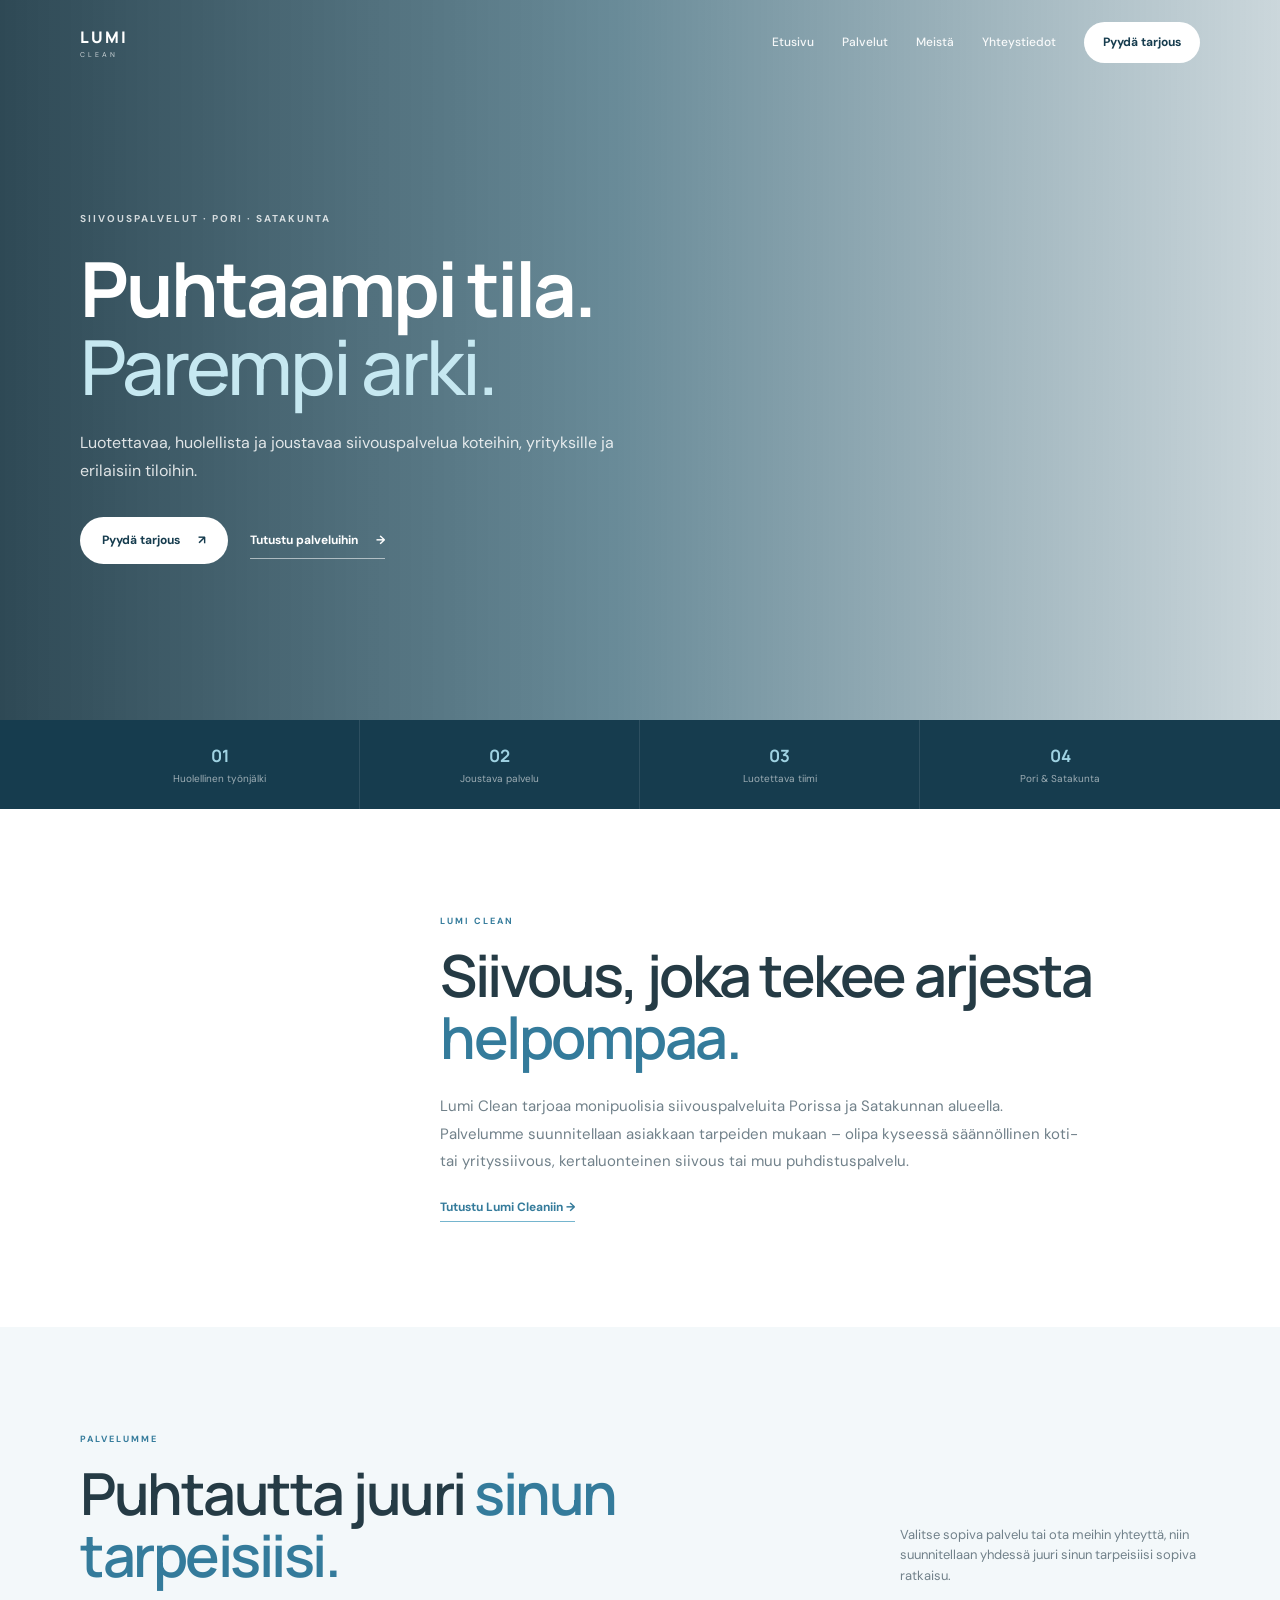
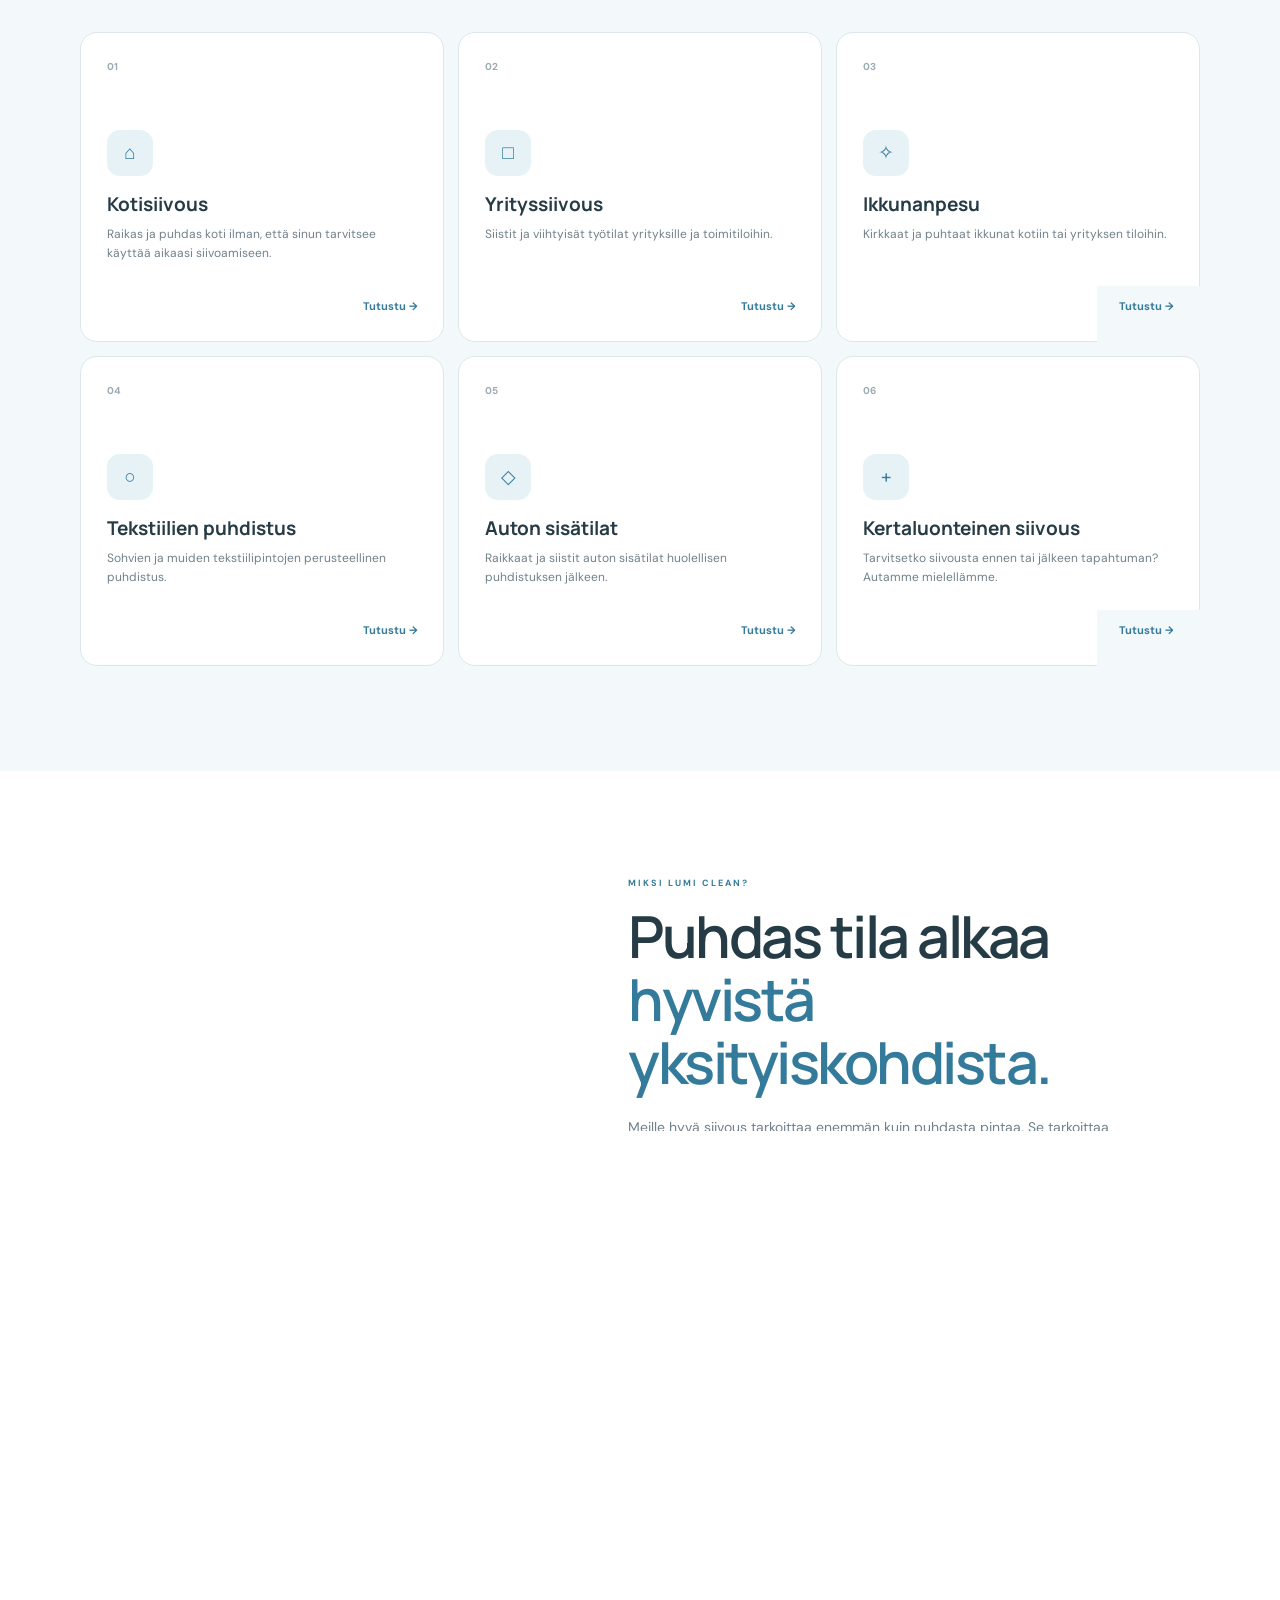
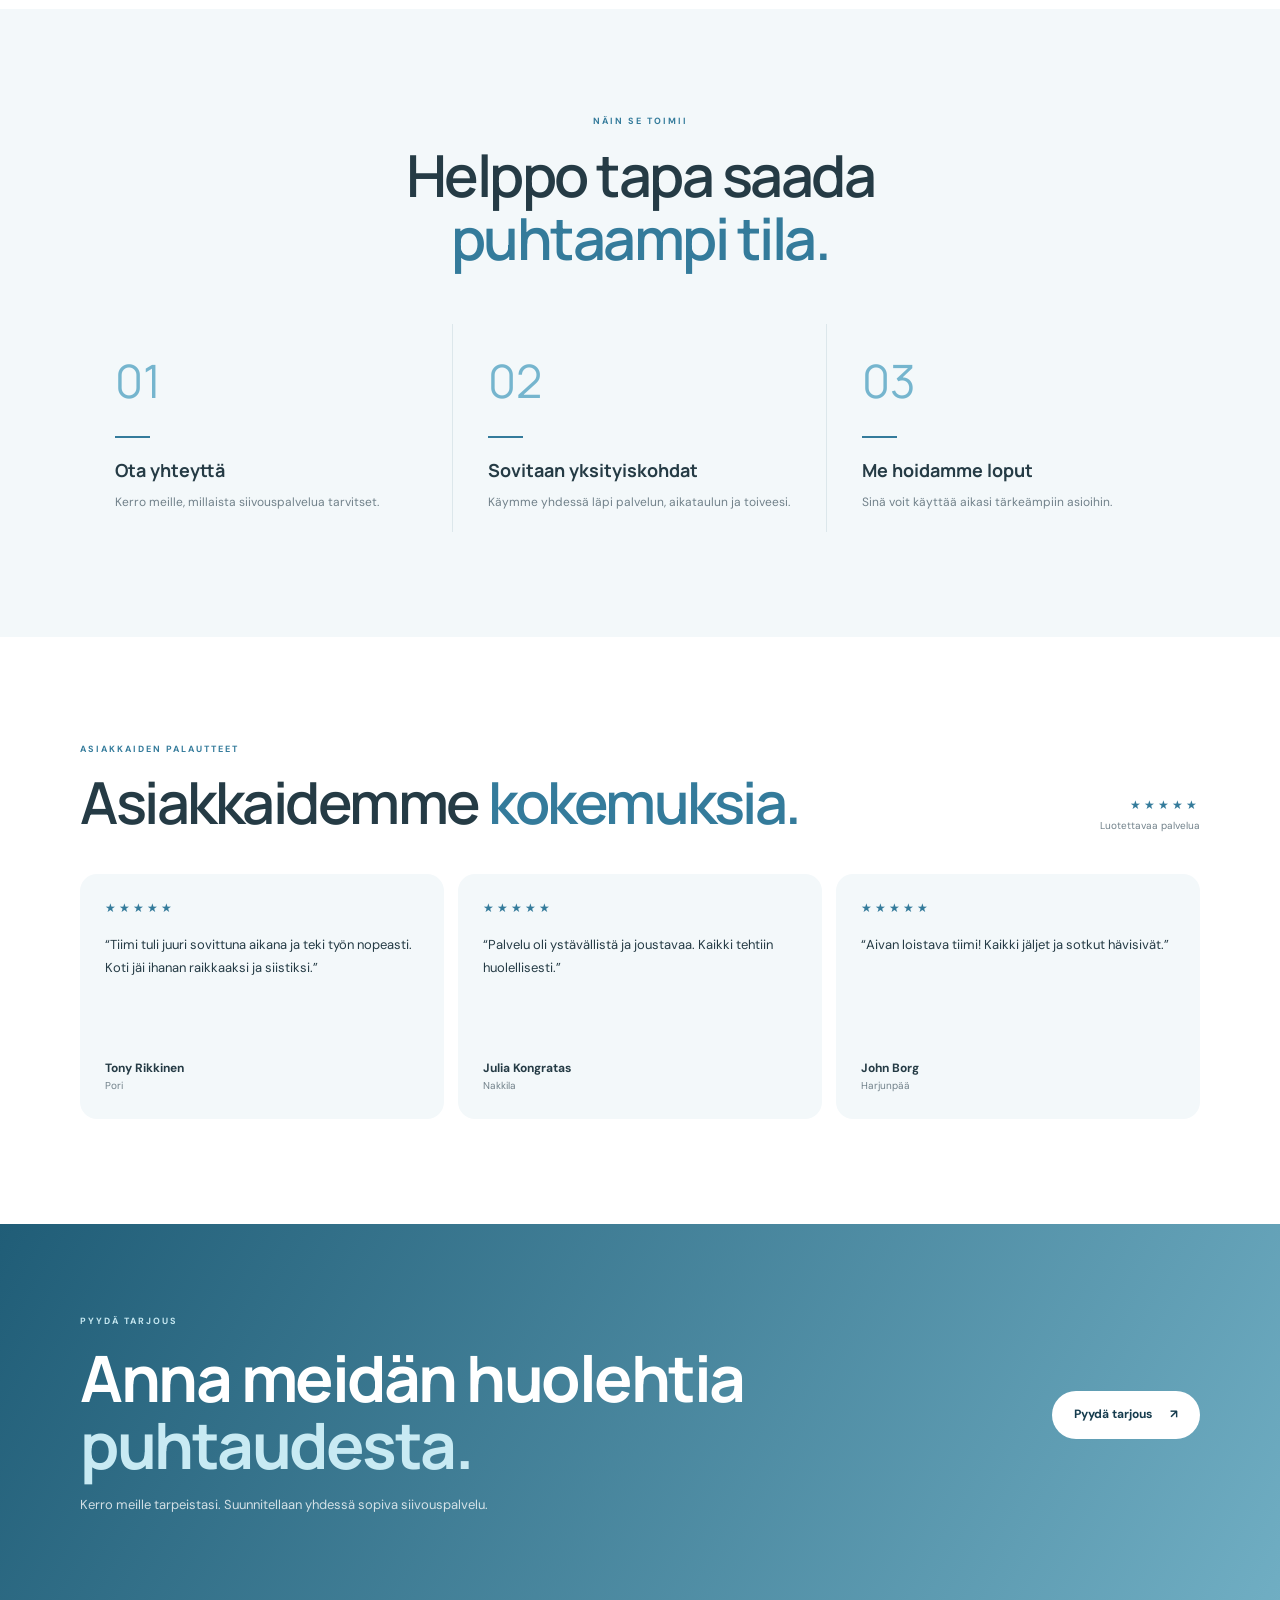
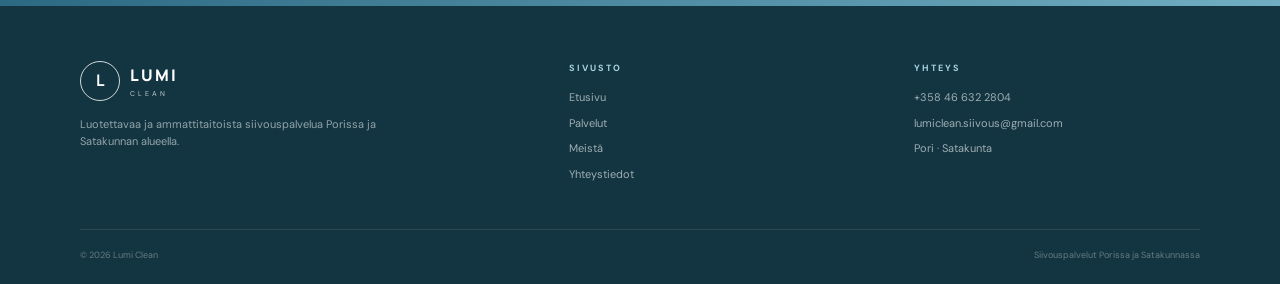
==== commit 920a5f9f: "Update index.html" ====
--- a/index.html
+++ b/index.html
@@ -11,7 +11,8 @@
           content="Lumi Clean tarjoaa laadukkaita ja luotettavia siivouspalveluita Porissa ja Satakunnan alueella.">
 
     <title>Lumi Clean | Siivouspalvelut</title>
-
+    
+    <link rel="icon" type="image/png" href="favicon.png">
     <!-- Google Fonts -->
     <link rel="preconnect" href="https://fonts.googleapis.com">
     <link rel="preconnect" href="https://fonts.gstatic.com" crossorigin>
